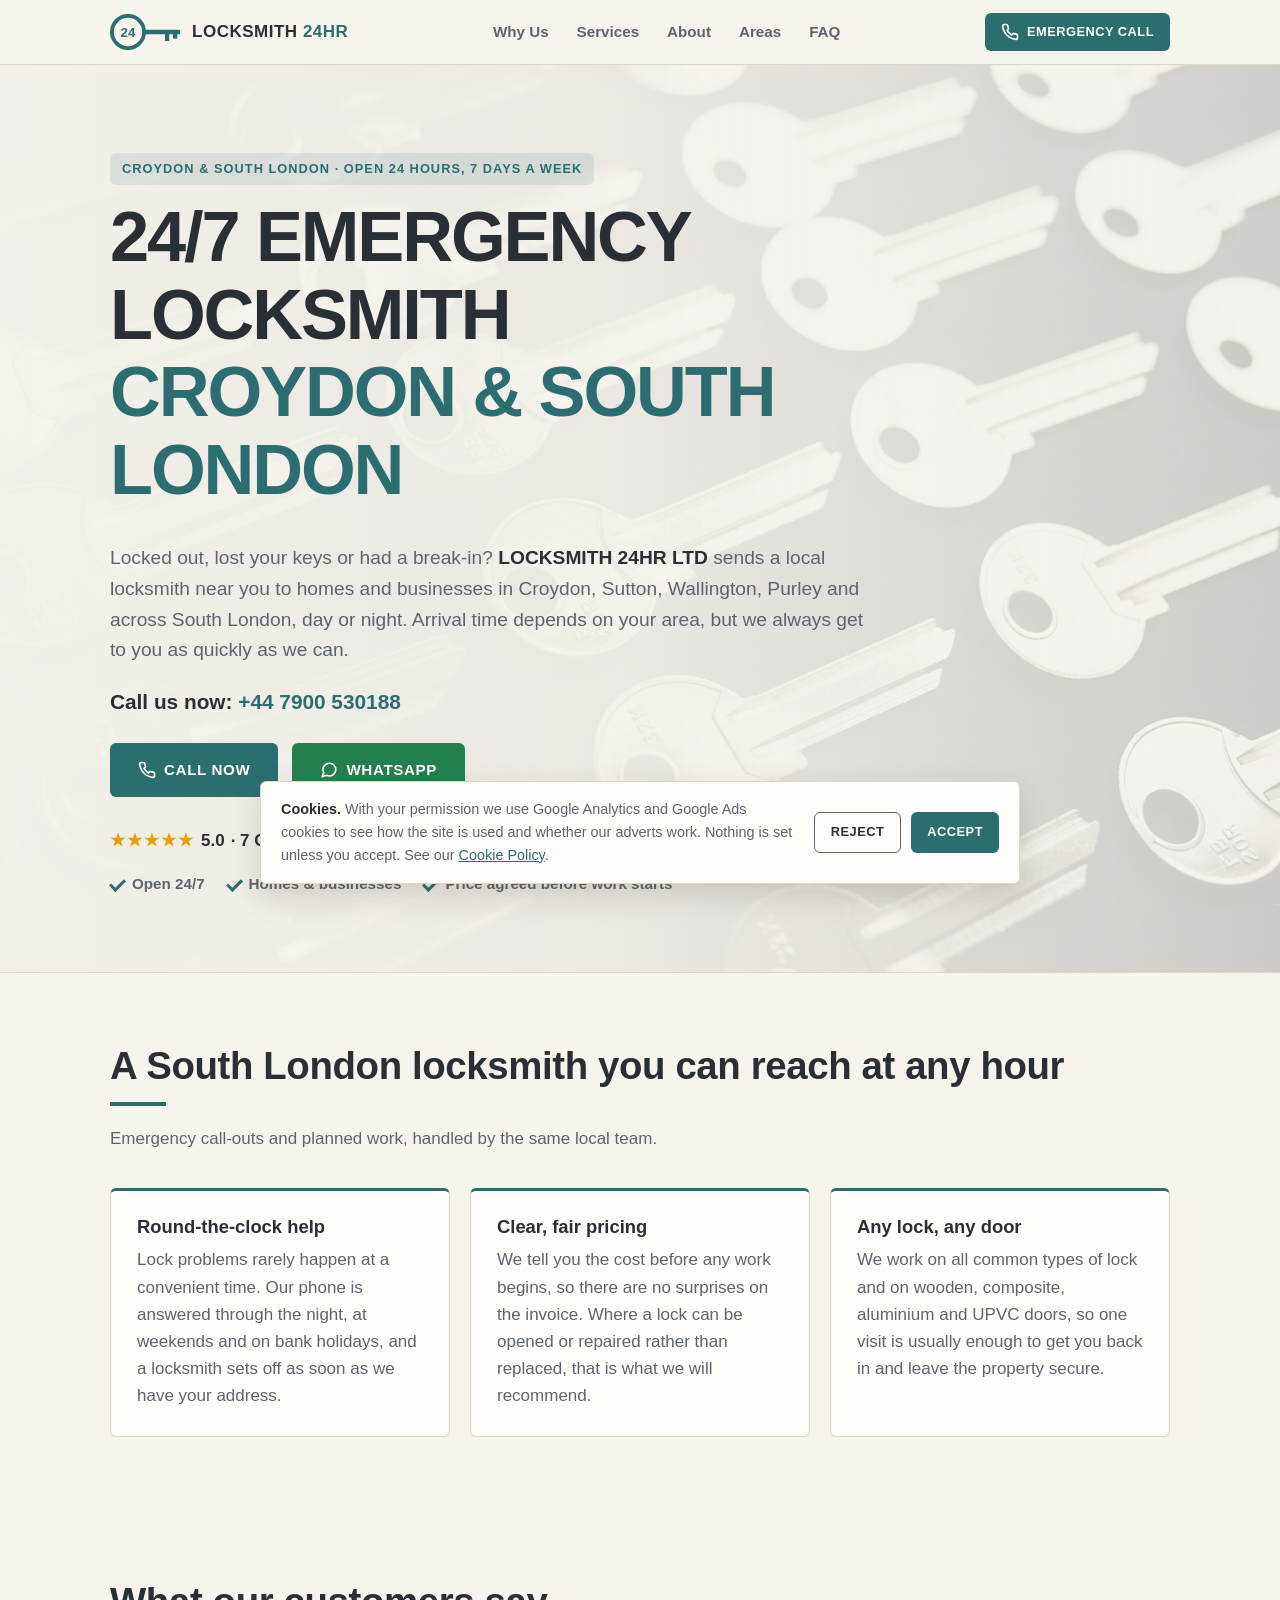
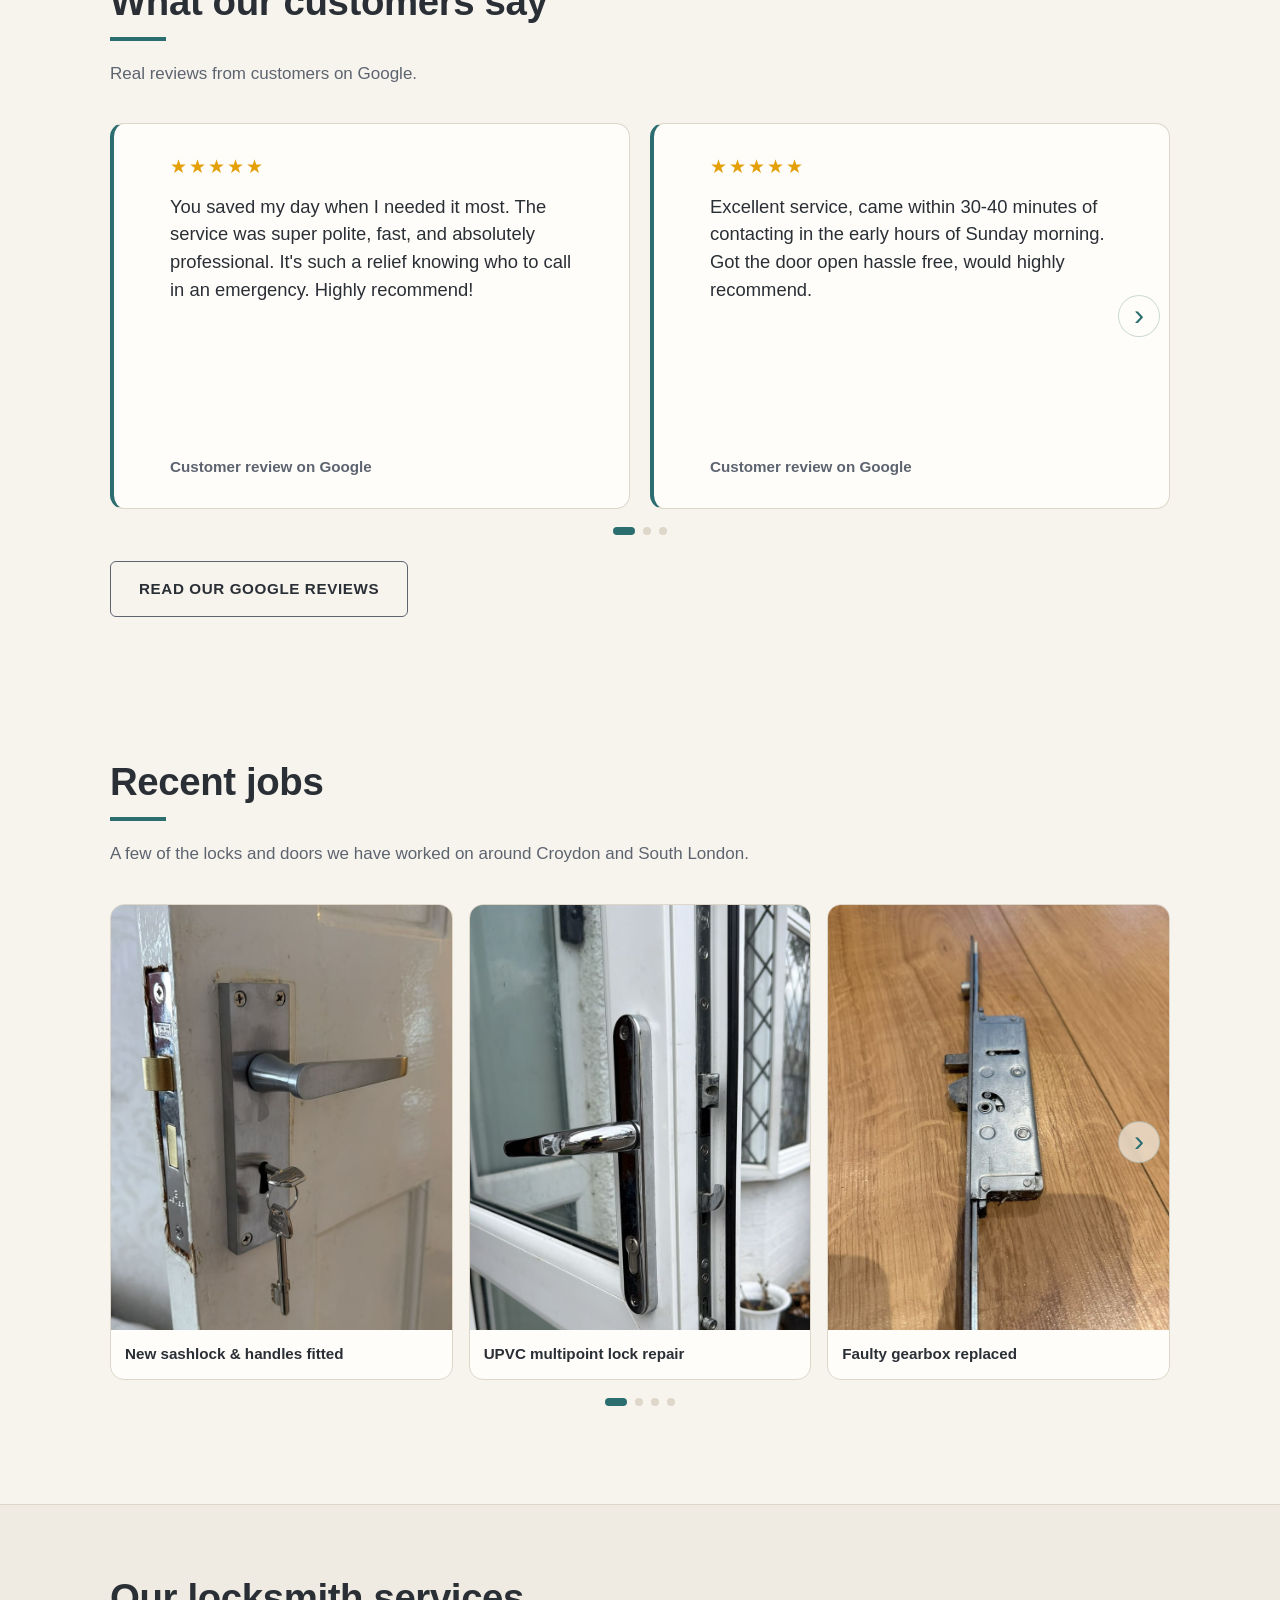
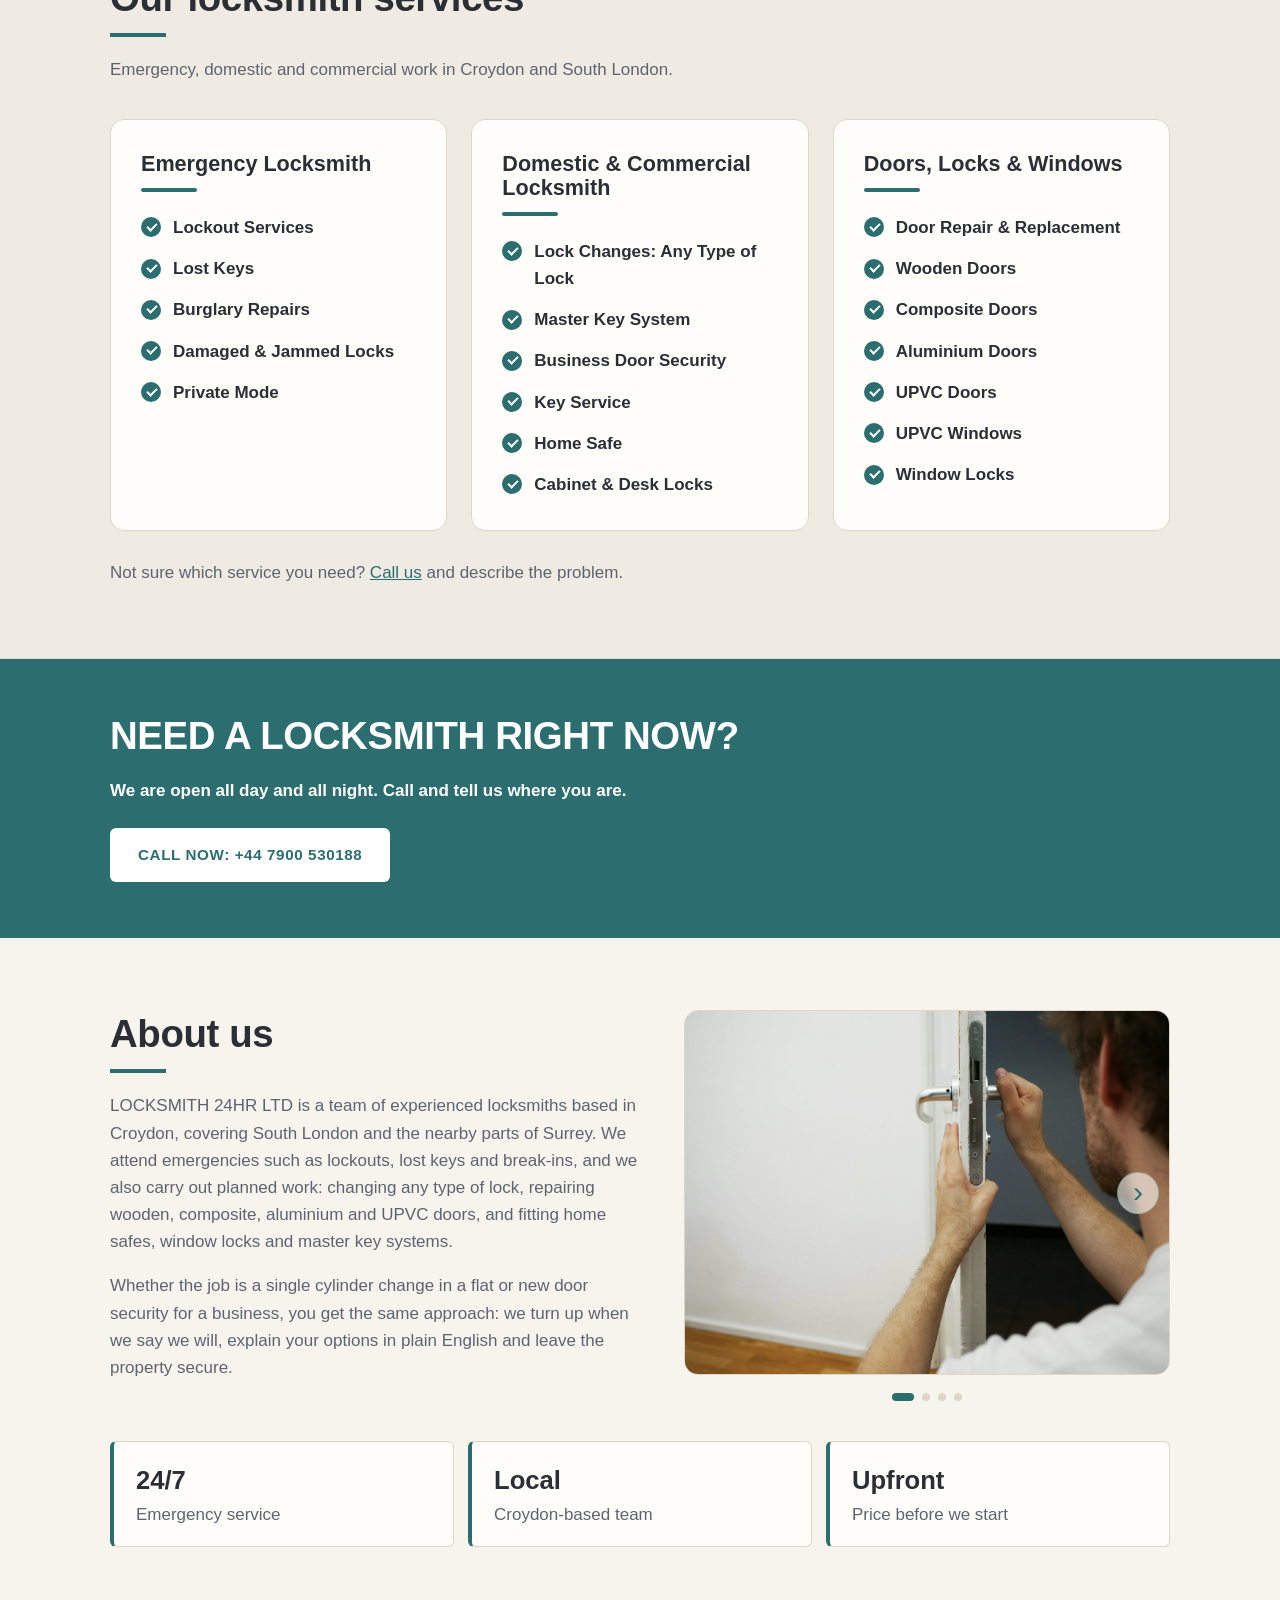
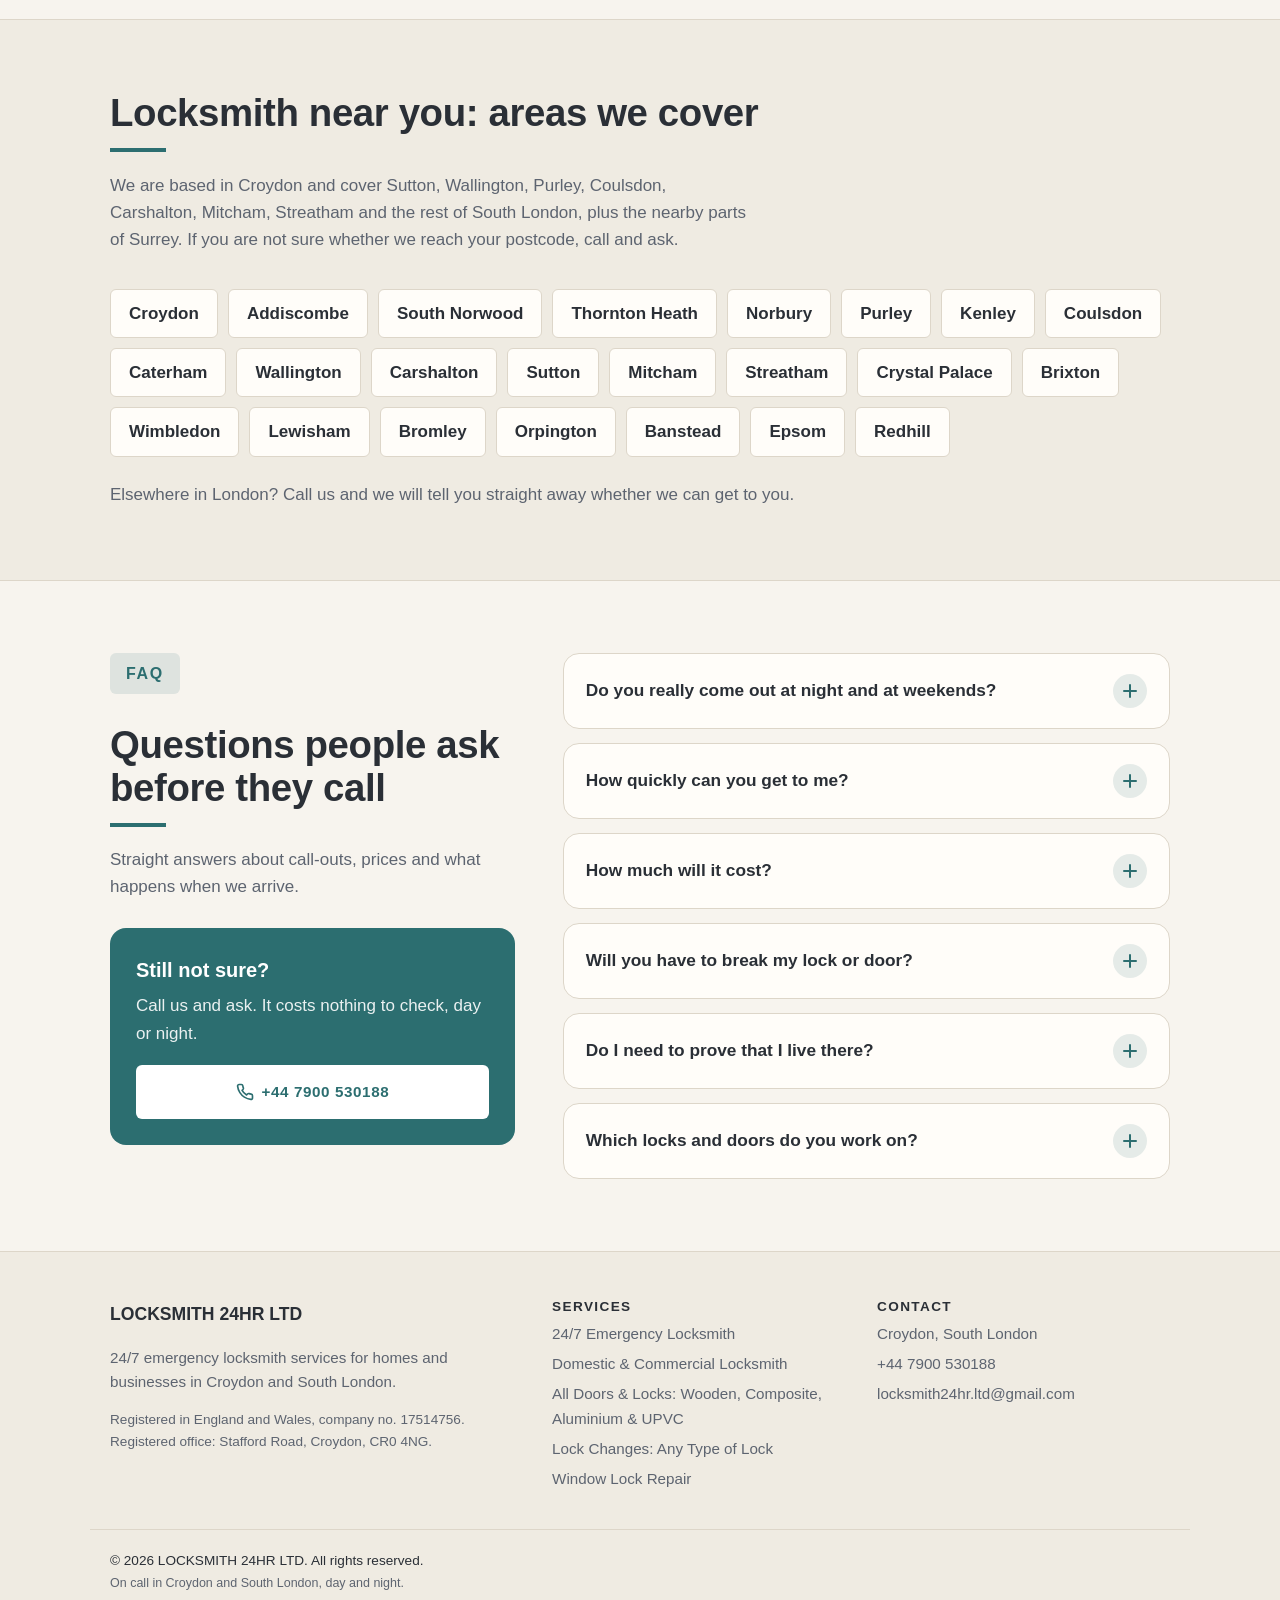
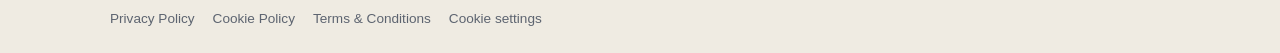
==== index.html @ 838ece15 "Show 7 Google reviews Co-Authored-By: Claude Opus 5.5 <noreply@anthropic.com>" ====
<!DOCTYPE html>
<html lang="en-GB">
<head>
  <meta charset="UTF-8">
  <meta name="viewport" content="width=device-width, initial-scale=1">
  <title>24/7 Emergency Locksmith Croydon &amp; South London | 07900 530188</title>
  <meta name="description" content="Call 07900 530188. 24-hour locksmith in Croydon &amp; South London for lockouts, lost keys, lock changes, burglary repairs, all doors and locks.">
  <link rel="canonical" href="https://londonlocksmith24hr.co.uk/">
  <meta property="og:type" content="website">
  <meta property="og:site_name" content="Locksmith 24HR">
  <meta property="og:url" content="https://londonlocksmith24hr.co.uk/">
  <meta property="og:title" content="24/7 Emergency Locksmith Croydon &amp; South London">
  <meta property="og:description" content="24-hour locksmith in Croydon &amp; South London. Lockouts, lock changes, burglary repairs, all doors and locks.">
  <meta property="og:image" content="https://londonlocksmith24hr.co.uk/images/og-image.png">
  <meta property="og:image:width" content="1200">
  <meta property="og:image:height" content="630">
  <meta name="twitter:card" content="summary_large_image">
  <meta name="theme-color" content="#f7f4ee">
  <link rel="icon" href="favicon.svg" type="image/svg+xml">
  <link rel="apple-touch-icon" href="apple-touch-icon.png">
  <link rel="stylesheet" href="styles.css?v=18">

  <script type="application/ld+json">
  {
    "@context": "https://schema.org",
    "@type": "Locksmith",
    "name": "LOCKSMITH 24HR LTD",
    "url": "https://londonlocksmith24hr.co.uk/",
    "telephone": "+447900530188",
    "email": "locksmith24hr.ltd@gmail.com",
    "sameAs": ["https://www.google.com/maps/place/?q=place_id:ChIJu1b-jtsNJq0RPYiGe-Fjt7Y"],
    "areaServed": ["Croydon","Addiscombe","South Norwood","Thornton Heath","Norbury","Purley","Kenley","Coulsdon","Caterham","Wallington","Carshalton","Sutton","Mitcham","Streatham","Crystal Palace","Brixton","Wimbledon","Lewisham","Bromley","Orpington","Banstead","Epsom","Redhill"],
    "address": { "@type": "PostalAddress", "addressLocality": "Croydon", "addressRegion": "London", "addressCountry": "GB" },
    "openingHoursSpecification": {
      "@type": "OpeningHoursSpecification",
      "dayOfWeek": ["Monday","Tuesday","Wednesday","Thursday","Friday","Saturday","Sunday"],
      "opens": "00:00",
      "closes": "23:59"
    }
  }
  </script>
  <script type="application/ld+json">
  {"@context":"https://schema.org","@type":"FAQPage","mainEntity":[{"@type":"Question","name":"Do you really come out at night and at weekends?","acceptedAnswer":{"@type":"Answer","text":"Yes. Our phone is answered 24 hours a day, every day of the year, including bank holidays, and a locksmith is sent out as soon as we have your address."}},{"@type":"Question","name":"How quickly can you get to me?","acceptedAnswer":{"@type":"Answer","text":"It depends on where you are and on traffic at the time. We are based in Croydon, so nearby areas are the quickest to reach. When you call we give you an estimated arrival time, and we let you know if anything changes."}},{"@type":"Question","name":"How much will it cost?","acceptedAnswer":{"@type":"Answer","text":"The price depends on the type of lock and what needs doing, so we cannot give one figure for every job. We tell you the price before any work starts, and if the job turns out to need something extra we ask you first."}},{"@type":"Question","name":"Will you have to break my lock or door?","acceptedAnswer":{"@type":"Answer","text":"We always try to open the door without damage first. Some locks cannot be opened that way, and in that case we explain what is needed and what it will cost before going ahead."}},{"@type":"Question","name":"Do I need to prove that I live there?","acceptedAnswer":{"@type":"Answer","text":"We may ask for ID or another proof that you live at, own or are allowed to enter the property. If your documents are locked inside, you can show them once the door is open."}},{"@type":"Question","name":"Which locks and doors do you work on?","acceptedAnswer":{"@type":"Answer","text":"All common types of lock, on wooden, composite, aluminium and UPVC doors. We also fit and repair window locks, home safes and master key systems for homes and businesses."}}]}
  </script>
</head>
<body>

  <header class="site-header">
    <div class="container header-inner">
      <a class="brand" href="#top" aria-label="Locksmith 24HR home">
        <svg class="brand-logo" viewBox="-38 -38 152 76" aria-hidden="true"><circle cx="0" cy="0" r="34" fill="none" stroke="currentColor" stroke-width="8"/><text x="0" y="10" text-anchor="middle" font-size="28" font-weight="900" fill="currentColor">24</text><rect x="36" y="-5" width="74" height="10" rx="2" fill="currentColor"/><rect x="78" y="3" width="9" height="16" fill="currentColor"/><rect x="95" y="3" width="9" height="11" fill="currentColor"/></svg>
        <span class="brand-name">LOCKSMITH <b>24HR</b></span>
      </a>
      <nav class="nav" aria-label="Main">
        <a href="#why-us">Why Us</a>
        <a href="#services">Services</a>
        <a href="#about">About</a>
        <a href="#areas">Areas</a>
        <a href="#faq">FAQ</a>
      </nav>
      <a class="btn btn-primary btn-small" href="tel:+447900530188">
        <svg class="icon" viewBox="0 0 24 24" aria-hidden="true"><path d="M22 16.920v3a2 2 0 0 1-2.180 2 19.800 19.800 0 0 1-8.630-3.070 19.500 19.500 0 0 1-6-6A19.800 19.800 0 0 1 2.120 4.180 2 2 0 0 1 4.110 2h3a2 2 0 0 1 2 1.720c.130.960.360 1.900.700 2.810a2 2 0 0 1-.450 2.110L8.090 9.910a16 16 0 0 0 6 6l1.270-1.270a2 2 0 0 1 2.110-.450c.910.340 1.850.570 2.810.700A2 2 0 0 1 22 16.920z"/></svg>
        Emergency Call
      </a>
    </div>
  </header>

  <main id="top">

    <section class="hero">
      <div class="container hero-inner">
        <p class="eyebrow">Croydon &amp; South London &middot; Open 24 hours, 7 days a week</p>
        <h1>24/7 Emergency Locksmith <span>Croydon &amp; South London</span></h1>
        <p class="lead">Locked out, lost your keys or had a break-in? <strong>LOCKSMITH 24HR LTD</strong> sends a local locksmith near you to homes and businesses in Croydon, Sutton, Wallington, Purley and across South London, day or night. Arrival time depends on your area, but we always get to you as quickly as we can.</p>
        <p class="hero-phone">Call us now: <a href="tel:+447900530188">+44 7900 530188</a></p>
        <div class="cta-row">
          <a class="btn btn-primary" href="tel:+447900530188">
            <svg class="icon" viewBox="0 0 24 24" aria-hidden="true"><path d="M22 16.920v3a2 2 0 0 1-2.180 2 19.800 19.800 0 0 1-8.630-3.070 19.500 19.500 0 0 1-6-6A19.800 19.800 0 0 1 2.120 4.180 2 2 0 0 1 4.110 2h3a2 2 0 0 1 2 1.720c.130.960.360 1.900.700 2.810a2 2 0 0 1-.450 2.110L8.090 9.910a16 16 0 0 0 6 6l1.270-1.270a2 2 0 0 1 2.110-.450c.910.340 1.850.570 2.810.700A2 2 0 0 1 22 16.920z"/></svg>
            Call Now
          </a>
          <a class="btn btn-whatsapp" href="https://wa.me/447900530188" target="_blank" rel="noopener">
            <svg class="icon" viewBox="0 0 24 24" aria-hidden="true"><path d="M21 11.500a8.380 8.380 0 0 1-.900 3.800 8.500 8.500 0 0 1-7.600 4.700 8.380 8.380 0 0 1-3.800-.900L3 21l1.900-5.700a8.380 8.380 0 0 1-.900-3.800 8.500 8.500 0 0 1 4.700-7.600 8.380 8.380 0 0 1 3.800-.900h.500a8.480 8.480 0 0 1 8 8v.500z"/></svg>
            WhatsApp
          </a>
        </div>
        <a class="rating" href="https://search.google.com/local/reviews?placeid=ChIJu1b-jtsNJq0RPYiGe-Fjt7Y" target="_blank" rel="noopener"><span class="rating-stars" aria-hidden="true">★★★★★</span> <strong>5.0</strong> &middot; 7 Google reviews</a>
        <ul class="badges">
          <li>Open 24/7</li>
          <li>Homes &amp; businesses</li>
          <li>Price agreed before work starts</li>
        </ul>
      </div>
    </section>

    <section class="section" id="why-us">
      <div class="container">
        <h2>A South London locksmith you can reach at any hour</h2>
        <p class="section-lead">Emergency call-outs and planned work, handled by the same local team.</p>
        <div class="grid grid-3">
          <article class="card">
            <h3>Round-the-clock help</h3>
            <p>Lock problems rarely happen at a convenient time. Our phone is answered through the night, at weekends and on bank holidays, and a locksmith sets off as soon as we have your address.</p>
          </article>
          <article class="card">
            <h3>Clear, fair pricing</h3>
            <p>We tell you the cost before any work begins, so there are no surprises on the invoice. Where a lock can be opened or repaired rather than replaced, that is what we will recommend.</p>
          </article>
          <article class="card">
            <h3>Any lock, any door</h3>
            <p>We work on all common types of lock and on wooden, composite, aluminium and UPVC doors, so one visit is usually enough to get you back in and leave the property secure.</p>
          </article>
        </div>
      </div>
    </section>

    <section class="section" id="reviews">
      <div class="container">
        <h2>What our customers say</h2>
        <p class="section-lead">Real reviews from customers on Google.</p>
        <div class="slider" data-slider data-autoheight>
        <div class="reviews" data-slider-track>
        <figure class="review">
          <p class="rating-stars" aria-label="5 out of 5 stars">★★★★★</p>
          <blockquote>You saved my day when I needed it most. The service was super polite, fast, and absolutely professional. It's such a relief knowing who to call in an emergency. Highly recommend!</blockquote>
          <figcaption>Customer review on Google</figcaption>
        </figure>
        <figure class="review">
          <p class="rating-stars" aria-label="5 out of 5 stars">★★★★★</p>
          <blockquote>Excellent service, came within 30-40 minutes of contacting in the early hours of Sunday morning. Got the door open hassle free, would highly recommend.</blockquote>
          <figcaption>Customer review on Google</figcaption>
        </figure>
        <figure class="review">
          <p class="rating-stars" aria-label="5 out of 5 stars">★★★★★</p>
          <blockquote>I needed a locksmith while on holiday in London - total panic situation. I contacted Locksmith24 and he was impeccable. Immediately available on the phone, explained everything clearly, arrived on time, opened the door without any damage and in 5 minutes everything was sorted. Really kind and very fair on the price, which is not always the case for a tourist. If you are in London and need help, call him without hesitation.</blockquote>
          <figcaption>Customer review on Google</figcaption>
        </figure>
        <figure class="review">
          <p class="rating-stars" aria-label="5 out of 5 stars">★★★★★</p>
          <blockquote>Really happy with the service, everything was done quickly and professionally. Thank you for your help. Would definitely recommend!</blockquote>
          <figcaption>Customer review on Google</figcaption>
        </figure>
        </div>
          <button class="slider-arrow slider-prev" type="button" data-dir="-1" aria-label="Previous review">&lsaquo;</button>
          <button class="slider-arrow slider-next" type="button" data-dir="1" aria-label="Next review">&rsaquo;</button>
        </div>
        <div class="slider-dots" data-slider-dots></div>
        <a class="btn btn-outline" href="https://search.google.com/local/reviews?placeid=ChIJu1b-jtsNJq0RPYiGe-Fjt7Y" target="_blank" rel="noopener">Read our Google reviews</a>
      </div>
    </section>

    <section class="section" id="work">
      <div class="container">
        <h2>Recent jobs</h2>
        <p class="section-lead">A few of the locks and doors we have worked on around Croydon and South London.</p>
        <div class="slider" data-slider>
        <div class="work-grid" data-slider-track>
          <figure>
            <img src="images/job-internal-sashlock.jpg" alt="New sashlock and lever handles fitted to an internal wooden door" width="800" height="1000" loading="lazy">
            <figcaption>New sashlock &amp; handles fitted</figcaption>
          </figure>
          <figure>
            <img src="images/job-upvc-multipoint.jpg" alt="UPVC front door with a repaired multipoint lock and new handle" width="800" height="1000" loading="lazy">
            <figcaption>UPVC multipoint lock repair</figcaption>
          </figure>
          <figure>
            <img src="images/job-gearbox.jpg" alt="Faulty multipoint lock gearbox taken out of a UPVC door" width="800" height="1000" loading="lazy">
            <figcaption>Faulty gearbox replaced</figcaption>
          </figure>
          <figure>
            <img src="images/job-diamond-cylinder.jpg" alt="Sold Secure Diamond anti-snap thumbturn cylinder" width="800" height="1000" loading="lazy">
            <figcaption>Anti-snap cylinder upgrade</figcaption>
          </figure>
          <figure>
            <img src="images/job-electric-rim-lock.jpg" alt="Electric rim lock opened up for repair on a front door" width="800" height="1000" loading="lazy">
            <figcaption>Electric rim lock repair</figcaption>
          </figure>
          <figure>
            <img src="images/job-old-mortice.jpg" alt="Old worn mortice lock removed from a door" width="800" height="1000" loading="lazy">
            <figcaption>Old mortice lock replaced</figcaption>
          </figure>
        </div>
          <button class="slider-arrow slider-prev" type="button" data-dir="-1" aria-label="Previous photo">&lsaquo;</button>
          <button class="slider-arrow slider-next" type="button" data-dir="1" aria-label="Next photo">&rsaquo;</button>
        </div>
        <div class="slider-dots" data-slider-dots></div>
      </div>
    </section>

    <section class="section section-alt" id="services">
      <div class="container">
        <h2>Our locksmith services</h2>
        <p class="section-lead">Emergency, domestic and commercial work in Croydon and South London.</p>

        <div class="service-groups">
          <article class="service-group">
            <h3>Emergency Locksmith</h3>
            <ul class="check-list">
              <li>Lockout Services</li>
              <li>Lost Keys</li>
              <li>Burglary Repairs</li>
              <li>Damaged &amp; Jammed Locks</li>
              <li>Private Mode</li>
            </ul>
          </article>

          <article class="service-group">
            <h3>Domestic &amp; Commercial Locksmith</h3>
            <ul class="check-list">
              <li>Lock Changes: Any Type of Lock</li>
              <li>Master Key System</li>
              <li>Business Door Security</li>
              <li>Key Service</li>
              <li>Home Safe</li>
              <li>Cabinet &amp; Desk Locks</li>
            </ul>
          </article>

          <article class="service-group">
            <h3>Doors, Locks &amp; Windows</h3>
            <ul class="check-list">
              <li>Door Repair &amp; Replacement</li>
              <li>Wooden Doors</li>
              <li>Composite Doors</li>
              <li>Aluminium Doors</li>
              <li>UPVC Doors</li>
              <li>UPVC Windows</li>
              <li>Window Locks</li>
            </ul>
          </article>
        </div>

        <p class="service-note">Not sure which service you need? <a href="tel:+447900530188">Call us</a> and describe the problem.</p>
      </div>
    </section>

    <section class="cta-band">
      <div class="container">
        <h2>Need a locksmith right now?</h2>
        <p>We are open all day and all night. Call and tell us where you are.</p>
        <a class="btn btn-light" href="tel:+447900530188">Call Now: +44 7900 530188</a>
      </div>
    </section>

    <section class="section" id="about">
      <div class="container about">
        <div>
          <h2>About us</h2>
          <p>LOCKSMITH 24HR LTD is a team of experienced locksmiths based in Croydon, covering South London and the nearby parts of Surrey. We attend emergencies such as lockouts, lost keys and break-ins, and we also carry out planned work: changing any type of lock, repairing wooden, composite, aluminium and UPVC doors, and fitting home safes, window locks and master key systems.</p>
          <p>Whether the job is a single cylinder change in a flat or new door security for a business, you get the same approach: we turn up when we say we will, explain your options in plain English and leave the property secure.</p>
        </div>
        <div class="about-photo">
          <div class="slider" data-slider>
            <div class="about-slides" data-slider-track>
              <figure><img class="pos-right" src="images/locksmith-door.jpg" alt="Locksmith fitting a lock to a door" width="1600" height="1201" loading="lazy"></figure>
              <figure><img src="images/stock-keys-in-white-door.jpg" alt="Keys in a new lock on a white front door" width="1200" height="900" loading="lazy"></figure>
              <figure><img src="images/stock-security-door-lock.jpg" alt="Security door with a multipoint lock and lever handle" width="1200" height="900" loading="lazy"></figure>
              <figure><img src="images/stock-open-door-mortice-lock.jpg" alt="Open door showing a mortice lock and handle" width="1200" height="900" loading="lazy"></figure>
            </div>
            <button class="slider-arrow slider-prev" type="button" data-dir="-1" aria-label="Previous photo">&lsaquo;</button>
            <button class="slider-arrow slider-next" type="button" data-dir="1" aria-label="Next photo">&rsaquo;</button>
          </div>
          <div class="slider-dots" data-slider-dots></div>
        </div>
        <ul class="stats">
          <li><strong>24/7</strong>Emergency service</li>
          <li><strong>Local</strong>Croydon-based team</li>
          <li><strong>Upfront</strong>Price before we start</li>
        </ul>
      </div>
    </section>

    <section class="section section-alt" id="areas">
      <div class="container">
        <h2>Locksmith near you: areas we cover</h2>
        <p class="section-lead">We are based in Croydon and cover Sutton, Wallington, Purley, Coulsdon, Carshalton, Mitcham, Streatham and the rest of South London, plus the nearby parts of Surrey. If you are not sure whether we reach your postcode, call and ask.</p>
        <ul class="areas">
          <li>Croydon</li>
          <li>Addiscombe</li>
          <li>South Norwood</li>
          <li>Thornton Heath</li>
          <li>Norbury</li>
          <li>Purley</li>
          <li>Kenley</li>
          <li>Coulsdon</li>
          <li>Caterham</li>
          <li>Wallington</li>
          <li>Carshalton</li>
          <li>Sutton</li>
          <li>Mitcham</li>
          <li>Streatham</li>
          <li>Crystal Palace</li>
          <li>Brixton</li>
          <li>Wimbledon</li>
          <li>Lewisham</li>
          <li>Bromley</li>
          <li>Orpington</li>
          <li>Banstead</li>
          <li>Epsom</li>
          <li>Redhill</li>
        </ul>
        <p class="areas-note">Elsewhere in London? Call us and we will tell you straight away whether we can get to you.</p>
      </div>
    </section>

    <section class="section" id="faq">
      <div class="container faq-layout">
        <div class="faq-intro">
          <p class="eyebrow">FAQ</p>
          <h2>Questions people ask before they call</h2>
          <p class="faq-lead">Straight answers about call-outs, prices and what happens when we arrive.</p>
          <div class="faq-help">
            <strong>Still not sure?</strong>
            <p>Call us and ask. It costs nothing to check, day or night.</p>
            <a class="btn btn-primary" href="tel:+447900530188"><svg class="icon" viewBox="0 0 24 24" aria-hidden="true"><path d="M22 16.920v3a2 2 0 0 1-2.180 2 19.800 19.800 0 0 1-8.630-3.070 19.500 19.500 0 0 1-6-6A19.800 19.800 0 0 1 2.120 4.180 2 2 0 0 1 4.110 2h3a2 2 0 0 1 2 1.720c.130.960.360 1.900.700 2.810a2 2 0 0 1-.450 2.110L8.090 9.910a16 16 0 0 0 6 6l1.270-1.270a2 2 0 0 1 2.110-.450c.910.340 1.850.570 2.810.700A2 2 0 0 1 22 16.920z"/></svg> +44 7900 530188</a>
          </div>
        </div>
        <div class="faq">
          <details>
            <summary><span class="faq-q">Do you really come out at night and at weekends?</span><span class="faq-toggle" aria-hidden="true"></span></summary>
            <p>Yes. Our phone is answered 24 hours a day, every day of the year, including bank holidays, and a locksmith is sent out as soon as we have your address.</p>
          </details>
          <details>
            <summary><span class="faq-q">How quickly can you get to me?</span><span class="faq-toggle" aria-hidden="true"></span></summary>
            <p>It depends on where you are and on traffic at the time. We are based in Croydon, so nearby areas are the quickest to reach. When you call we give you an estimated arrival time, and we let you know if anything changes.</p>
          </details>
          <details>
            <summary><span class="faq-q">How much will it cost?</span><span class="faq-toggle" aria-hidden="true"></span></summary>
            <p>The price depends on the type of lock and what needs doing, so we cannot give one figure for every job. We tell you the price before any work starts, and if the job turns out to need something extra we ask you first.</p>
          </details>
          <details>
            <summary><span class="faq-q">Will you have to break my lock or door?</span><span class="faq-toggle" aria-hidden="true"></span></summary>
            <p>We always try to open the door without damage first. Some locks cannot be opened that way, and in that case we explain what is needed and what it will cost before going ahead.</p>
          </details>
          <details>
            <summary><span class="faq-q">Do I need to prove that I live there?</span><span class="faq-toggle" aria-hidden="true"></span></summary>
            <p>We may ask for ID or another proof that you live at, own or are allowed to enter the property. If your documents are locked inside, you can show them once the door is open.</p>
          </details>
          <details>
            <summary><span class="faq-q">Which locks and doors do you work on?</span><span class="faq-toggle" aria-hidden="true"></span></summary>
            <p>All common types of lock, on wooden, composite, aluminium and UPVC doors. We also fit and repair window locks, home safes and master key systems for homes and businesses.</p>
          </details>
        </div>
      </div>
    </section>

  </main>

  <footer class="site-footer">
    <div class="container footer-grid">
      <div>
        <p class="footer-brand">LOCKSMITH 24HR LTD</p>
        <p>24/7 emergency locksmith services for homes and businesses in Croydon and South London.</p>
        <p class="company-details">Registered in England and Wales, company no. 17514756.<br>Registered office: Stafford Road, Croydon, CR0 4NG.</p>
      </div>
      <div>
        <h3>Services</h3>
        <ul>
          <li><a href="#services">24/7 Emergency Locksmith</a></li>
          <li><a href="#services">Domestic &amp; Commercial Locksmith</a></li>
          <li><a href="#services">All Doors &amp; Locks: Wooden, Composite, Aluminium &amp; UPVC</a></li>
          <li><a href="#services">Lock Changes: Any Type of Lock</a></li>
          <li><a href="#services">Window Lock Repair</a></li>
        </ul>
      </div>
      <div>
        <h3>Contact</h3>
        <ul>
          <li>Croydon, South London</li>
          <li><a href="tel:+447900530188">+44 7900 530188</a></li>
          <li><a href="mailto:locksmith24hr.ltd@gmail.com">locksmith24hr.ltd@gmail.com</a></li>
        </ul>
      </div>
    </div>
    <div class="container footer-bottom">
      <p class="copyright">&copy; <span id="year">2026</span> LOCKSMITH 24HR LTD. All rights reserved.<br><small>On call in Croydon and South London, day and night.</small></p>
      <p class="legal-links">
        <a href="/privacy-policy">Privacy Policy</a>
        <a href="/cookie-policy">Cookie Policy</a>
        <a href="/terms">Terms &amp; Conditions</a>
        <a href="#cookie-settings">Cookie settings</a>
      </p>
    </div>
  </footer>

  <div class="mobile-bar">
    <a class="btn btn-primary" href="tel:+447900530188">Call Now</a>
    <a class="btn btn-whatsapp" href="https://wa.me/447900530188" target="_blank" rel="noopener">WhatsApp</a>
  </div>

  <div class="cookie-notice" id="cookie-notice" hidden>
    <p><strong>Cookies.</strong> With your permission we use Google Analytics and Google Ads cookies to see how the site is used and whether our adverts work. Nothing is set unless you accept. See our <a href="/cookie-policy">Cookie Policy</a>.</p>
    <div class="cookie-actions">
      <button class="btn btn-outline btn-small" id="cookie-reject" type="button">Reject</button>
      <button class="btn btn-primary btn-small" id="cookie-accept" type="button">Accept</button>
    </div>
  </div>

  <script src="script.js?v=15"></script>
</body>
</html>
---- styles.css ----
:root {
  --bg: #f7f4ee;
  --bg-alt: #efebe2;
  --panel: #fffdf9;
  --line: #ddd6c9;
  --ink: #2a2f36;
  --muted: #5d6470;
  --accent: #2c6e70;
  --accent-ink: #ffffff;
  --green: #23804c;
  --radius: 6px;
}

* { box-sizing: border-box; }

html { scroll-behavior: smooth; scroll-padding-top: 76px; }

body {
  margin: 0;
  font-family: -apple-system, BlinkMacSystemFont, "Segoe UI", Roboto, "Helvetica Neue", Arial, sans-serif;
  font-size: 17px;
  line-height: 1.6;
  color: var(--ink);
  background: var(--bg);
}

h1, h2, h3 { line-height: 1.1; margin: 0 0 0.5em; color: var(--ink); }
h1 { font-size: clamp(2.4rem, 7vw, 4.4rem); font-weight: 900; letter-spacing: -0.03em; text-transform: uppercase; }
h1 span { display: block; color: var(--accent); }
h2 { font-size: clamp(1.7rem, 4vw, 2.4rem); font-weight: 800; letter-spacing: -0.01em; }
h3 { font-size: 1.15rem; }
p { margin: 0 0 1em; }
a { color: var(--accent); }

a:focus-visible, button:focus-visible { outline: 3px solid var(--ink); outline-offset: 3px; }

.container { width: 100%; max-width: 1100px; margin: 0 auto; padding: 0 20px; }

/* Header */
.site-header {
  position: sticky; top: 0; z-index: 20;
  background: rgba(247, 244, 238, 0.94);
  backdrop-filter: blur(8px);
  border-bottom: 1px solid var(--line);
}
.header-inner { display: flex; align-items: center; justify-content: space-between; gap: 16px; height: 64px; }
.brand { display: flex; align-items: center; gap: 10px; font-weight: 800; letter-spacing: 0.02em; color: var(--ink); text-decoration: none; }
.brand-logo { height: 36px; width: auto; color: var(--accent); flex-shrink: 0; }
.brand-name { font-weight: 900; letter-spacing: 0.03em; white-space: nowrap; }
.brand-name b { color: var(--accent); font-weight: 900; }
.nav { display: flex; gap: 28px; }
.nav a { color: var(--muted); text-decoration: none; font-weight: 600; font-size: 0.95rem; }
.nav a:hover { color: var(--accent); }

/* Buttons */
.btn {
  display: inline-flex; align-items: center; justify-content: center; gap: 8px;
  padding: 15px 28px; border: 0; border-radius: var(--radius);
  font: inherit; font-weight: 800; text-decoration: none; cursor: pointer;
  text-transform: uppercase; letter-spacing: 0.04em; font-size: 0.95rem;
  transition: transform 0.15s ease, filter 0.15s ease;
}
.btn:hover { transform: scale(1.06); filter: brightness(1.06); }
.btn-small { padding: 9px 16px; font-size: 0.8rem; }
.btn-primary { background: var(--accent); color: var(--accent-ink); }
.btn-whatsapp { background: var(--green); color: #fff; }
.btn-light { background: var(--accent-ink); color: var(--accent); }
.icon { width: 18px; height: 18px; fill: none; stroke: currentColor; stroke-width: 2.2; stroke-linecap: round; stroke-linejoin: round; }

/* Hero */
.hero {
  padding: 88px 0 76px;
  background:
    linear-gradient(90deg, rgba(247, 244, 238, 0.98) 0%, rgba(247, 244, 238, 0.94) 50%, rgba(247, 244, 238, 0.8) 100%),
    url("images/keys.jpg") center / cover no-repeat,
    var(--bg);
  border-bottom: 1px solid var(--line);
}
.hero-inner { max-width: 1100px; }
.hero-inner > * { max-width: 760px; }
.eyebrow {
  display: inline-block; padding: 6px 12px; border-radius: var(--radius);
  background: rgba(44, 110, 112, 0.12); color: var(--accent);
  font-weight: 700; font-size: 0.8rem; text-transform: uppercase; letter-spacing: 0.08em;
}
.lead { font-size: 1.2rem; color: var(--muted); }
.lead strong { color: var(--ink); }
.hero-phone { font-size: 1.3rem; font-weight: 800; }
.hero-phone a { color: var(--accent); text-decoration: none; }
.cta-row { display: flex; flex-wrap: wrap; gap: 14px; margin: 24px 0 30px; }
.badges { display: flex; flex-wrap: wrap; gap: 8px 22px; list-style: none; padding: 0; margin: 0; }
.badges li { position: relative; padding-left: 22px; font-size: 0.95rem; font-weight: 600; color: var(--muted); }
.badges li::before {
  content: ""; position: absolute; left: 0; top: 0.45em;
  width: 12px; height: 6px; border-left: 3px solid var(--accent); border-bottom: 3px solid var(--accent);
  transform: rotate(-45deg);
}

/* Sections */
.section { padding: 72px 0; }
.section-alt { background: var(--bg-alt); border-top: 1px solid var(--line); border-bottom: 1px solid var(--line); }
.section h2::after { content: ""; display: block; width: 56px; height: 4px; margin-top: 14px; background: var(--accent); }
.section-lead { color: var(--muted); max-width: 640px; margin: 0 0 36px; }

.grid { display: grid; gap: 20px; }
.grid-3 { grid-template-columns: repeat(auto-fit, minmax(260px, 1fr)); }
.card {
  background: var(--panel); border: 1px solid var(--line); border-top: 3px solid var(--accent);
  border-radius: var(--radius); padding: 26px;
}
.card p { margin: 0; color: var(--muted); }

/* Services */
.service-groups { display: grid; gap: 24px; grid-template-columns: repeat(3, 1fr); }
.service-group {
  background: var(--panel); border: 1px solid var(--line); border-radius: 14px;
  padding: 32px 30px;
}
.service-group h3 { font-size: 1.35rem; font-weight: 800; margin: 0; }
.service-group h3::after {
  content: ""; display: block; width: 56px; height: 4px; margin-top: 12px;
  border-radius: 2px; background: var(--accent);
}
.check-list { list-style: none; padding: 0; margin: 22px 0 0; display: grid; gap: 14px; }
.check-list li { position: relative; padding-left: 32px; font-weight: 600; }
.check-list li::before {
  content: ""; position: absolute; left: 0; top: 0.2em;
  width: 20px; height: 20px; border-radius: 50%; background: var(--accent);
}
.check-list li::after {
  content: ""; position: absolute; left: 6px; top: 0.52em;
  width: 8px; height: 4px; border-left: 2px solid var(--accent-ink); border-bottom: 2px solid var(--accent-ink);
  transform: rotate(-45deg);
}
.service-note { margin: 28px 0 0; color: var(--muted); }

/* Hover: blocks grow slightly */
.card, .service-group, .stats li, .areas li {
  transition: transform 0.2s ease, border-color 0.2s ease, box-shadow 0.2s ease;
}
.card:hover, .service-group:hover, .stats li:hover, .areas li:hover {
  transform: scale(1.03);
  border-color: var(--accent);
  box-shadow: 0 12px 28px rgba(60, 50, 30, 0.12);
}

@media (max-width: 900px) {
  .service-groups { grid-template-columns: 1fr; }
}

/* CTA band */
.cta-band { background: var(--accent); color: var(--accent-ink); padding: 56px 0; }
.cta-band h2 { color: var(--accent-ink); text-transform: uppercase; }
.cta-band p { font-weight: 600; margin-bottom: 24px; }

/* About */
.about { display: grid; gap: 40px; grid-template-columns: 1.1fr 1fr; align-items: center; }
.about p { color: var(--muted); }
.about-photo .slider { border: 1px solid var(--line); border-radius: 14px; overflow: hidden; }
.about-slides {
  display: flex; overflow-x: auto; scroll-snap-type: x mandatory; scrollbar-width: none;
}
.about-slides::-webkit-scrollbar { display: none; }
.about-slides figure { flex: 0 0 100%; margin: 0; scroll-snap-align: start; }
.about-photo img {
  display: block; width: 100%; height: auto; aspect-ratio: 4 / 3;
  object-fit: cover; filter: saturate(0.85);
}
.about-photo img.pos-right { object-position: 80% center; }
.about-photo .slider-dots { margin-bottom: 0; }
.stats { list-style: none; padding: 0; margin: 0; display: grid; gap: 14px; grid-column: 1 / -1; grid-template-columns: repeat(3, 1fr); }
.stats li {
  background: var(--panel); border: 1px solid var(--line); border-left: 4px solid var(--accent);
  border-radius: var(--radius); padding: 18px 22px; color: var(--muted);
}
.stats strong { display: block; font-size: 1.6rem; font-weight: 900; color: var(--ink); }

/* Areas */
.areas { display: flex; flex-wrap: wrap; gap: 10px; list-style: none; padding: 0; margin: 0; }
.areas li {
  background: var(--panel); border: 1px solid var(--line); border-radius: var(--radius);
  padding: 10px 18px; font-weight: 700;
}

/* Footer */
.site-footer { background: var(--bg-alt); border-top: 1px solid var(--line); color: var(--muted); padding: 48px 0 24px; font-size: 0.95rem; }
.site-footer a { color: var(--muted); text-decoration: none; }
.site-footer a:hover { color: var(--accent); }
.site-footer h3 { color: var(--ink); font-size: 0.85rem; text-transform: uppercase; letter-spacing: 0.1em; }
.site-footer ul { list-style: none; padding: 0; margin: 0; }
.site-footer li { margin-bottom: 6px; }
.footer-grid { display: grid; gap: 32px; grid-template-columns: 1.4fr 1fr 1fr; }
.footer-brand { color: var(--ink); font-weight: 800; font-size: 1.1rem; }
.footer-bottom { margin-top: 32px; padding-top: 20px; border-top: 1px solid var(--line); font-size: 0.85rem; }
.legal-links { display: flex; flex-wrap: wrap; gap: 18px; margin: 0; }

/* Sticky call bar on phones */
.mobile-bar { display: none; }

/* Cookie notice */
.cookie-notice {
  position: fixed; left: 16px; right: 16px; bottom: 16px; z-index: 40;
  max-width: 760px; margin: 0 auto; padding: 16px 20px;
  display: flex; align-items: center; gap: 16px;
  background: var(--panel); border: 1px solid var(--line); border-radius: var(--radius);
  box-shadow: 0 12px 30px rgba(60, 50, 30, 0.16); font-size: 0.9rem; color: var(--muted);
}
.cookie-notice[hidden] { display: none; }
.cookie-actions { display: flex; gap: 10px; flex-shrink: 0; }
.cookie-actions .btn { flex: 1; }
.btn-outline { background: transparent; color: var(--ink); border: 1px solid var(--muted); }
.cookie-notice p { margin: 0; }
.cookie-notice strong { color: var(--ink); }

/* Legal pages */
.legal { max-width: 780px; padding-top: 48px; padding-bottom: 64px; }
.legal h1 { font-size: 2.2rem; }
.legal h2 { font-size: 1.2rem; margin-top: 1.8em; color: var(--accent); }
.legal p { color: var(--muted); }
.legal code { background: var(--panel); padding: 2px 6px; border-radius: 4px; color: var(--ink); }

@media (max-width: 800px) {
  .nav, .site-header .btn { display: none; }
  .hero { padding: 52px 0 48px; }
  .section { padding: 52px 0; }
  .about, .stats, .footer-grid { grid-template-columns: 1fr; }
  .hero {
    background:
      linear-gradient(rgba(247, 244, 238, 0.94), rgba(247, 244, 238, 0.94)),
      url("images/keys.jpg") center / cover no-repeat,
      var(--bg);
  }
  .cta-row .btn { flex: 1 1 150px; }
  body { padding-bottom: 76px; }
  .mobile-bar {
    position: fixed; left: 0; right: 0; bottom: 0; z-index: 30;
    display: grid; grid-template-columns: 1fr 1fr; gap: 10px;
    padding: 10px 12px; background: var(--bg); border-top: 1px solid var(--line);
  }
  .mobile-bar .btn { padding: 14px 10px; }
  .cookie-notice { bottom: 88px; flex-direction: column; align-items: stretch; }
}

.copyright { color: var(--ink); }
.copyright small { color: var(--muted); font-size: 0.92em; }

.areas-note { margin: 24px 0 0; color: var(--muted); }

/* FAQ */
.faq-layout { display: grid; gap: 48px; grid-template-columns: 1fr 1.5fr; align-items: start; }
.faq-intro { position: sticky; top: 96px; }
.faq-intro h2 { margin-top: 14px; }
.faq-lead { color: var(--muted); margin: 0 0 28px; }
.faq-help {
  background: var(--accent); color: var(--accent-ink);
  border-radius: 16px; padding: 26px;
}
.faq-help strong { display: block; font-size: 1.25rem; font-weight: 800; }
.faq-help p { margin: 6px 0 18px; opacity: 0.9; }
.faq-help .btn { background: var(--accent-ink); color: var(--accent); width: 100%; }

.faq { display: grid; gap: 14px; }
.faq details {
  background: var(--panel); border: 1px solid var(--line); border-radius: 16px;
  transition: border-color 0.2s ease, box-shadow 0.2s ease;
}
.faq details:hover { border-color: var(--accent); }
.faq details[open] { border-color: var(--accent); box-shadow: 0 12px 28px rgba(60, 50, 30, 0.1); }
.faq summary {
  display: flex; align-items: center; gap: 16px;
  padding: 20px 22px; cursor: pointer; list-style: none;
}
.faq summary::-webkit-details-marker { display: none; }
.faq-q { flex: 1; font-size: 1.08rem; font-weight: 700; line-height: 1.35; }
.faq-toggle {
  position: relative; flex-shrink: 0; width: 34px; height: 34px; border-radius: 50%;
  background: rgba(44, 110, 112, 0.12);
  transition: background 0.2s ease, transform 0.25s ease;
}
.faq-toggle::before, .faq-toggle::after {
  content: ""; position: absolute; left: 50%; top: 50%;
  width: 14px; height: 2px; margin: -1px 0 0 -7px; border-radius: 2px;
  background: var(--accent); transition: background 0.2s ease, transform 0.25s ease;
}
.faq-toggle::after { transform: rotate(90deg); }
.faq details[open] .faq-toggle { background: var(--accent); transform: rotate(180deg); }
.faq details[open] .faq-toggle::before, .faq details[open] .faq-toggle::after { background: var(--accent-ink); }
.faq details[open] .faq-toggle::after { transform: rotate(0deg); }
.faq details p {
  margin: 0; padding: 0 72px 22px 22px; color: var(--muted);
  animation: faq-in 0.25s ease;
}
@keyframes faq-in { from { opacity: 0; transform: translateY(-6px); } to { opacity: 1; transform: none; } }

@media (max-width: 900px) {
  .faq-layout { grid-template-columns: 1fr; gap: 28px; }
  .faq-intro { position: static; }
  .faq summary { padding: 18px 16px; gap: 12px; }
  .faq details p { padding: 0 16px 20px 16px; }
}
.faq-intro .eyebrow { font-size: 1rem; padding: 8px 16px; letter-spacing: 0.1em; }

/* Google rating & reviews */
.rating {
  display: inline-flex; align-items: center; gap: 6px; margin: 0 0 18px;
  color: var(--ink); text-decoration: none; font-weight: 600;
}
.rating:hover strong, .rating:hover { color: var(--accent); }
.rating-stars { color: #e3a008; letter-spacing: 2px; }
/* Sliders (reviews, recent jobs): arrows over the cards, dots underneath */
.slider { position: relative; }
.reviews {
  display: flex; gap: 20px; overflow-x: auto; scroll-snap-type: x mandatory;
  margin: 0; scrollbar-width: none;
}
.reviews::-webkit-scrollbar { display: none; }
.review {
  display: flex; flex-direction: column;
  flex: 0 0 calc((100% - 20px) / 2); scroll-snap-align: start;
  margin: 0; padding: 28px 56px;
  background: var(--panel); border: 1px solid var(--line); border-left: 4px solid var(--accent);
  border-radius: 14px;
}
.review .rating-stars { margin: 0 0 10px; font-size: 1.2rem; }
.review blockquote { margin: 0 0 14px; font-size: 1.15rem; line-height: 1.5; }
.review figcaption { margin-top: auto; color: var(--muted); font-weight: 600; font-size: 0.95rem; }
.company-details { font-size: 0.85rem; }

.slider-arrow {
  display: flex; align-items: center; justify-content: center;
  position: absolute; top: 50%; z-index: 2; transform: translateY(-50%);
  width: 42px; height: 42px; padding: 0 0 3px; border-radius: 50%;
  border: 1px solid rgba(44, 110, 112, 0.25); background: rgba(255, 253, 249, 0.6);
  -webkit-backdrop-filter: blur(3px); backdrop-filter: blur(3px);
  color: var(--accent); font-size: 1.9rem; line-height: 1; cursor: pointer;
  transition: opacity 0.2s ease, background 0.2s ease;
}
.slider-arrow:hover { background: rgba(255, 253, 249, 0.9); }
.slider-prev { left: 10px; }
.slider-next { right: 10px; }
.slider-arrow:disabled { opacity: 0; pointer-events: none; }
.slider-dots { display: flex; justify-content: center; gap: 8px; margin: 18px 0 26px; }
.slider-dot {
  width: 8px; height: 8px; padding: 0; border: 0; border-radius: 4px;
  background: var(--line); cursor: pointer; transition: width 0.2s ease, background 0.2s ease;
}
.slider-dot.active { width: 22px; background: var(--accent); }

@media (max-width: 800px) {
  .reviews { align-items: flex-start; overflow-y: hidden; transition: height 0.3s ease; }
  .review { flex-basis: 100%; padding: 28px 46px; }
  .slider-arrow { width: 36px; height: 36px; font-size: 1.7rem; }
  .slider-prev { left: 8px; }
  .slider-next { right: 8px; }
}

/* Recent jobs: three photos per view on computers, two on phones */
.work-grid {
  display: flex; gap: 16px; overflow-x: auto; scroll-snap-type: x mandatory; scrollbar-width: none;
}
.work-grid::-webkit-scrollbar { display: none; }
.work-grid figure {
  flex: 0 0 calc((100% - 32px) / 3); scroll-snap-align: start;
  margin: 0; overflow: hidden; border: 1px solid var(--line); border-radius: 14px; background: var(--panel);
}
.work-grid img { display: block; width: 100%; height: auto; aspect-ratio: 4 / 5; object-fit: cover; }
.work-grid figcaption { padding: 12px 14px; font-weight: 700; font-size: 0.95rem; }
@media (max-width: 800px) {
  .work-grid { gap: 12px; }
  .work-grid figure { flex-basis: calc((100% - 12px) / 2); }
  .work-grid figcaption { padding: 10px 12px; font-size: 0.85rem; }
}
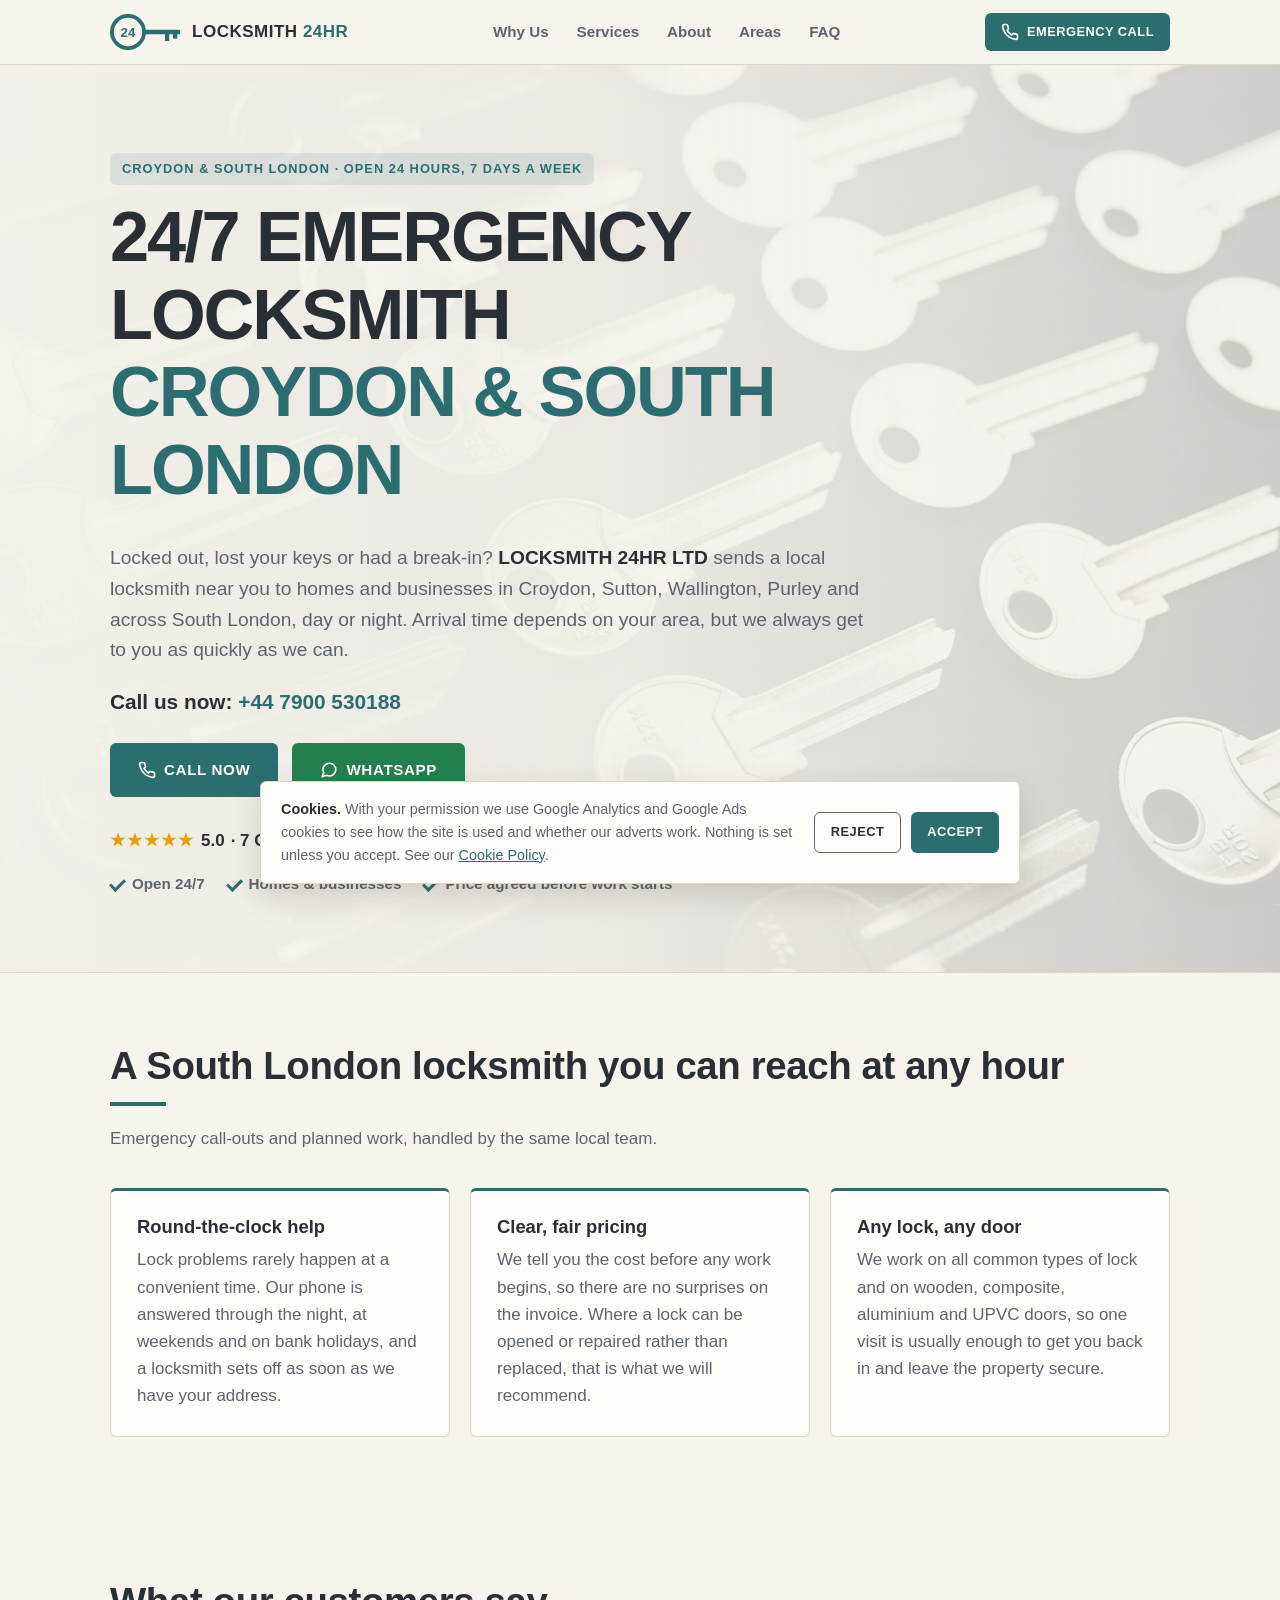
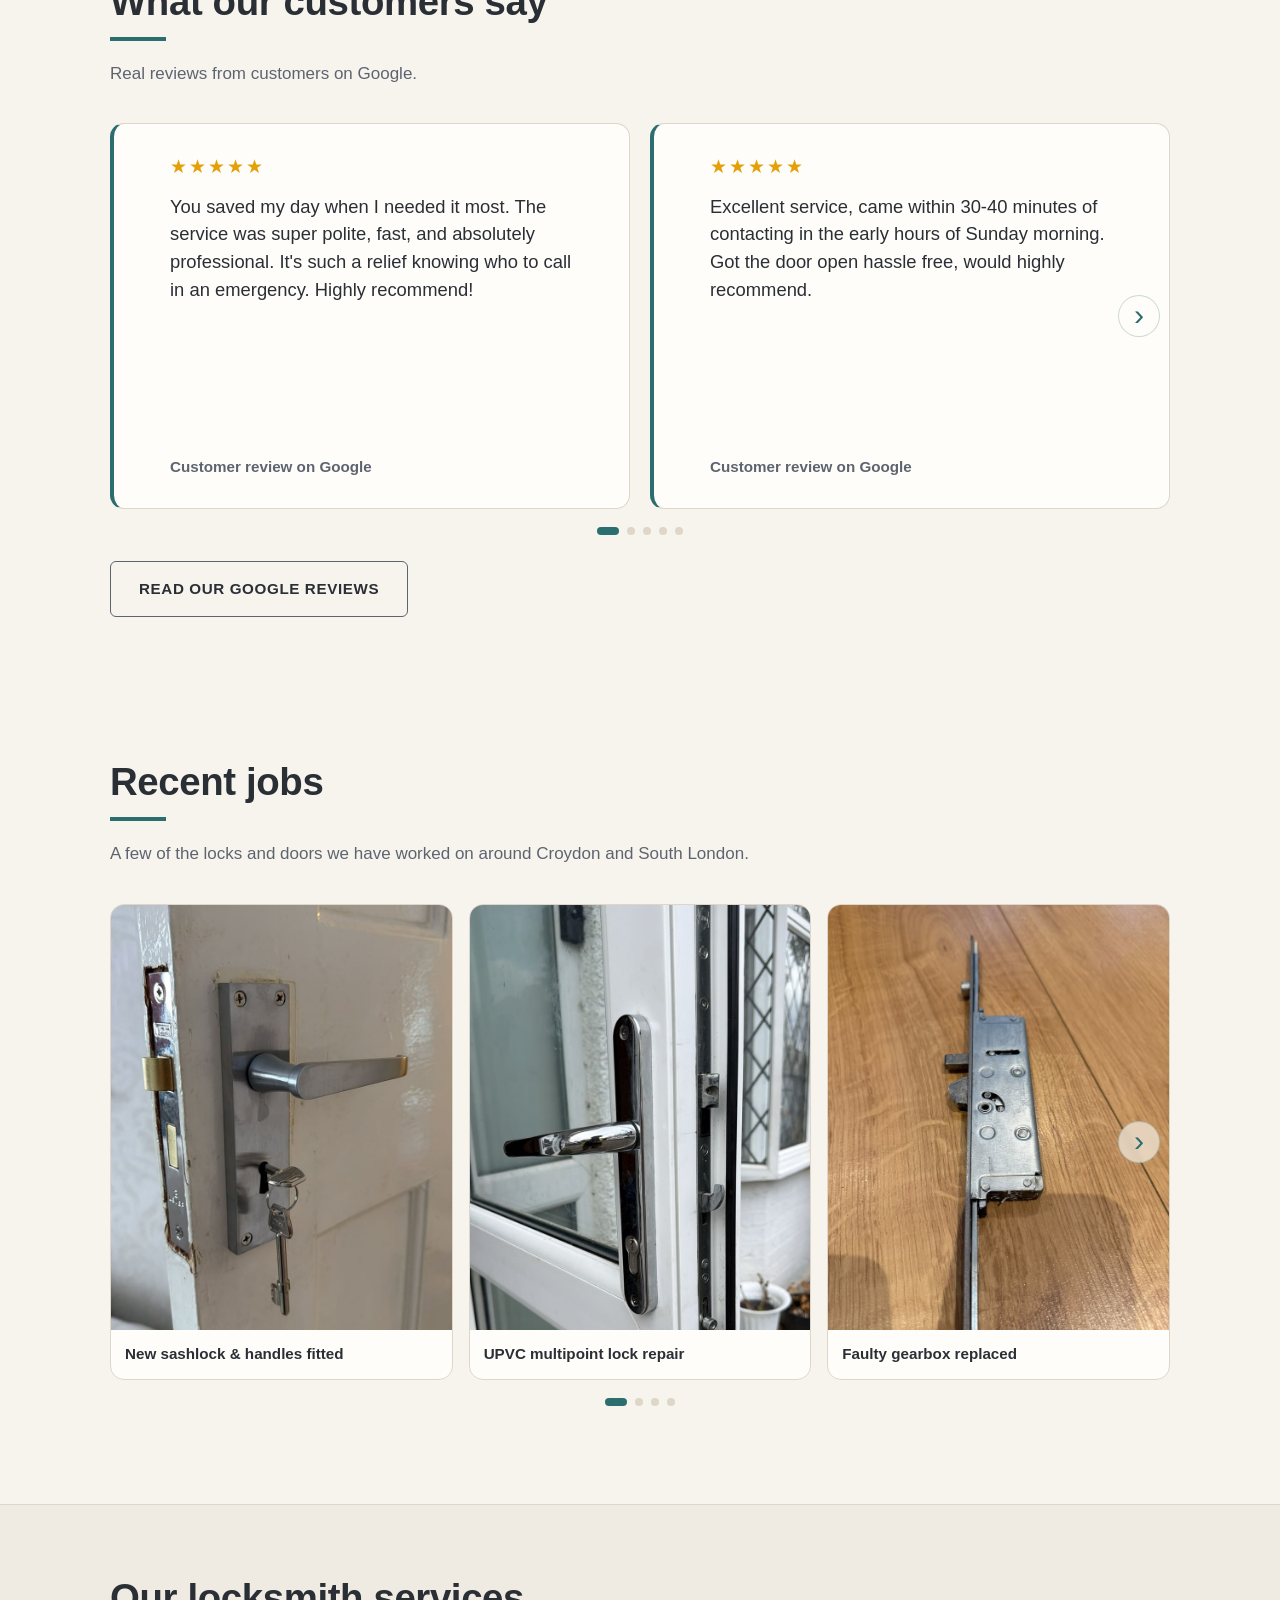
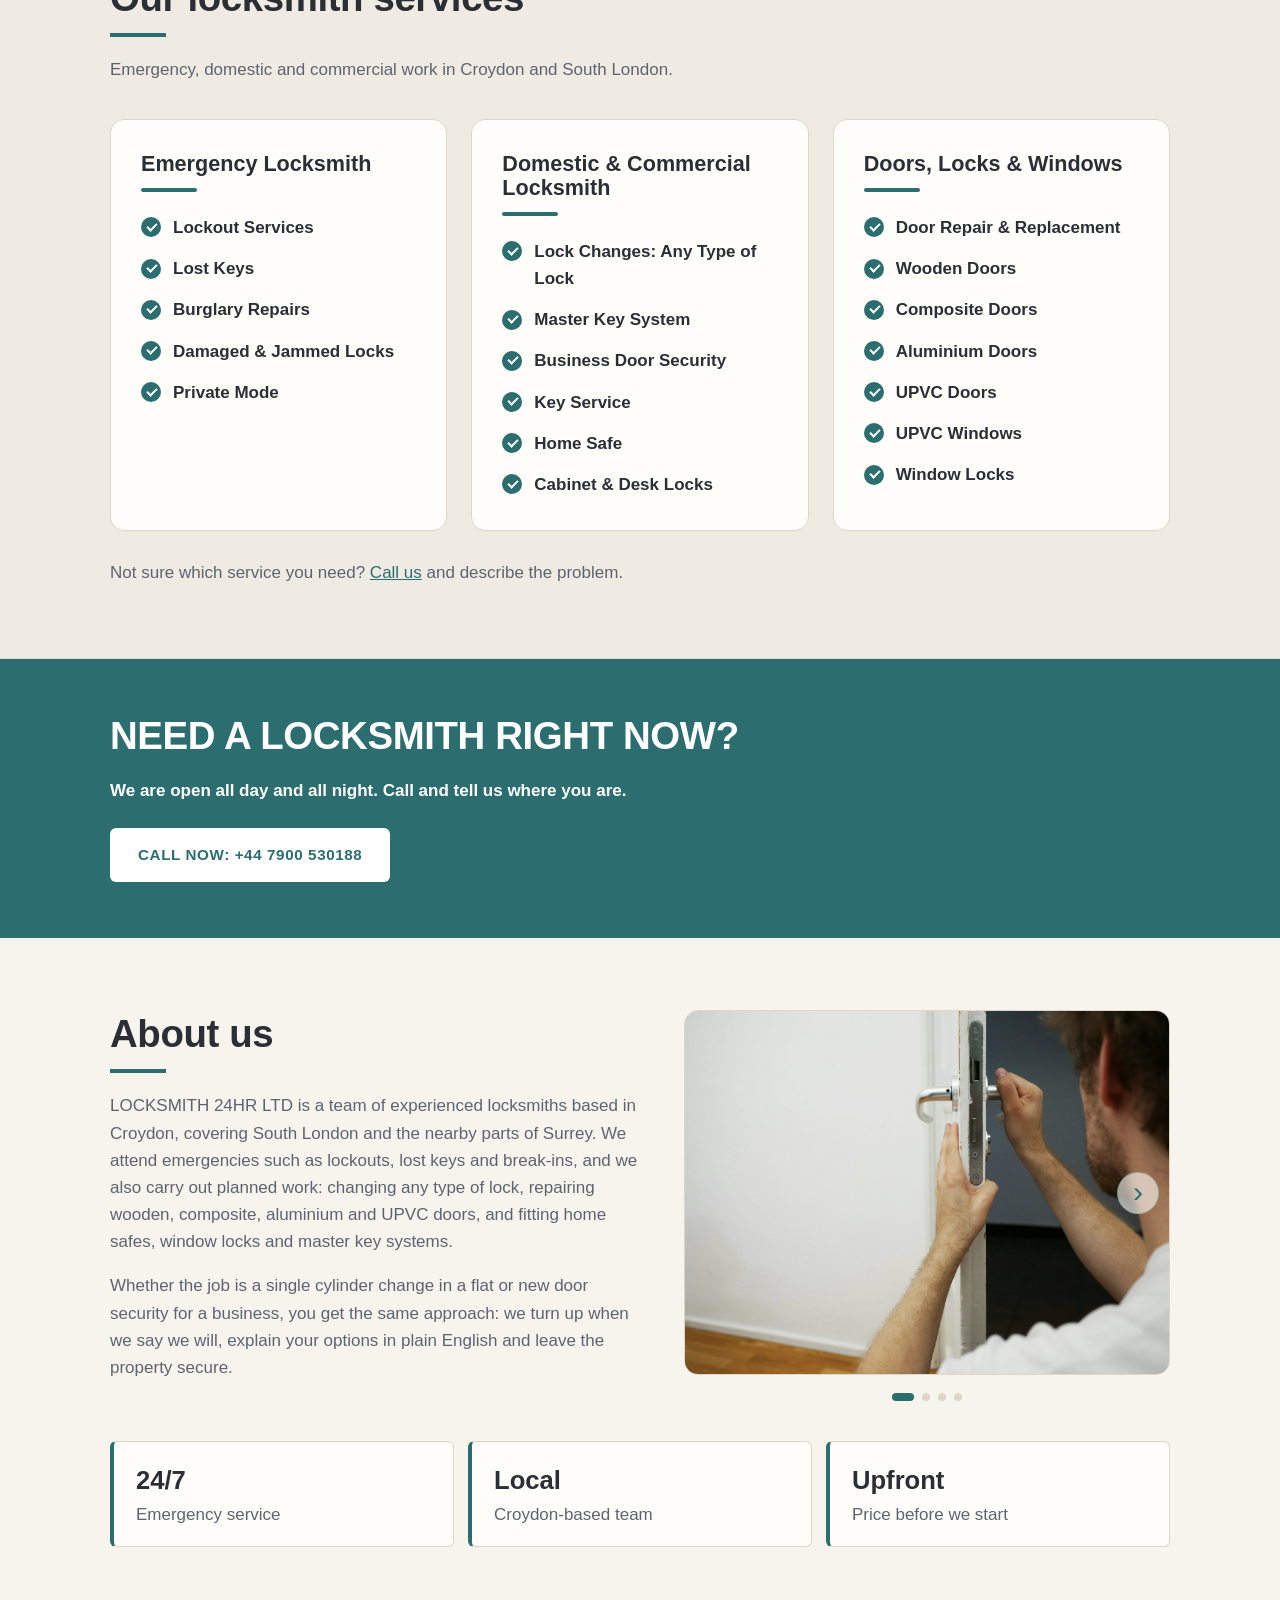
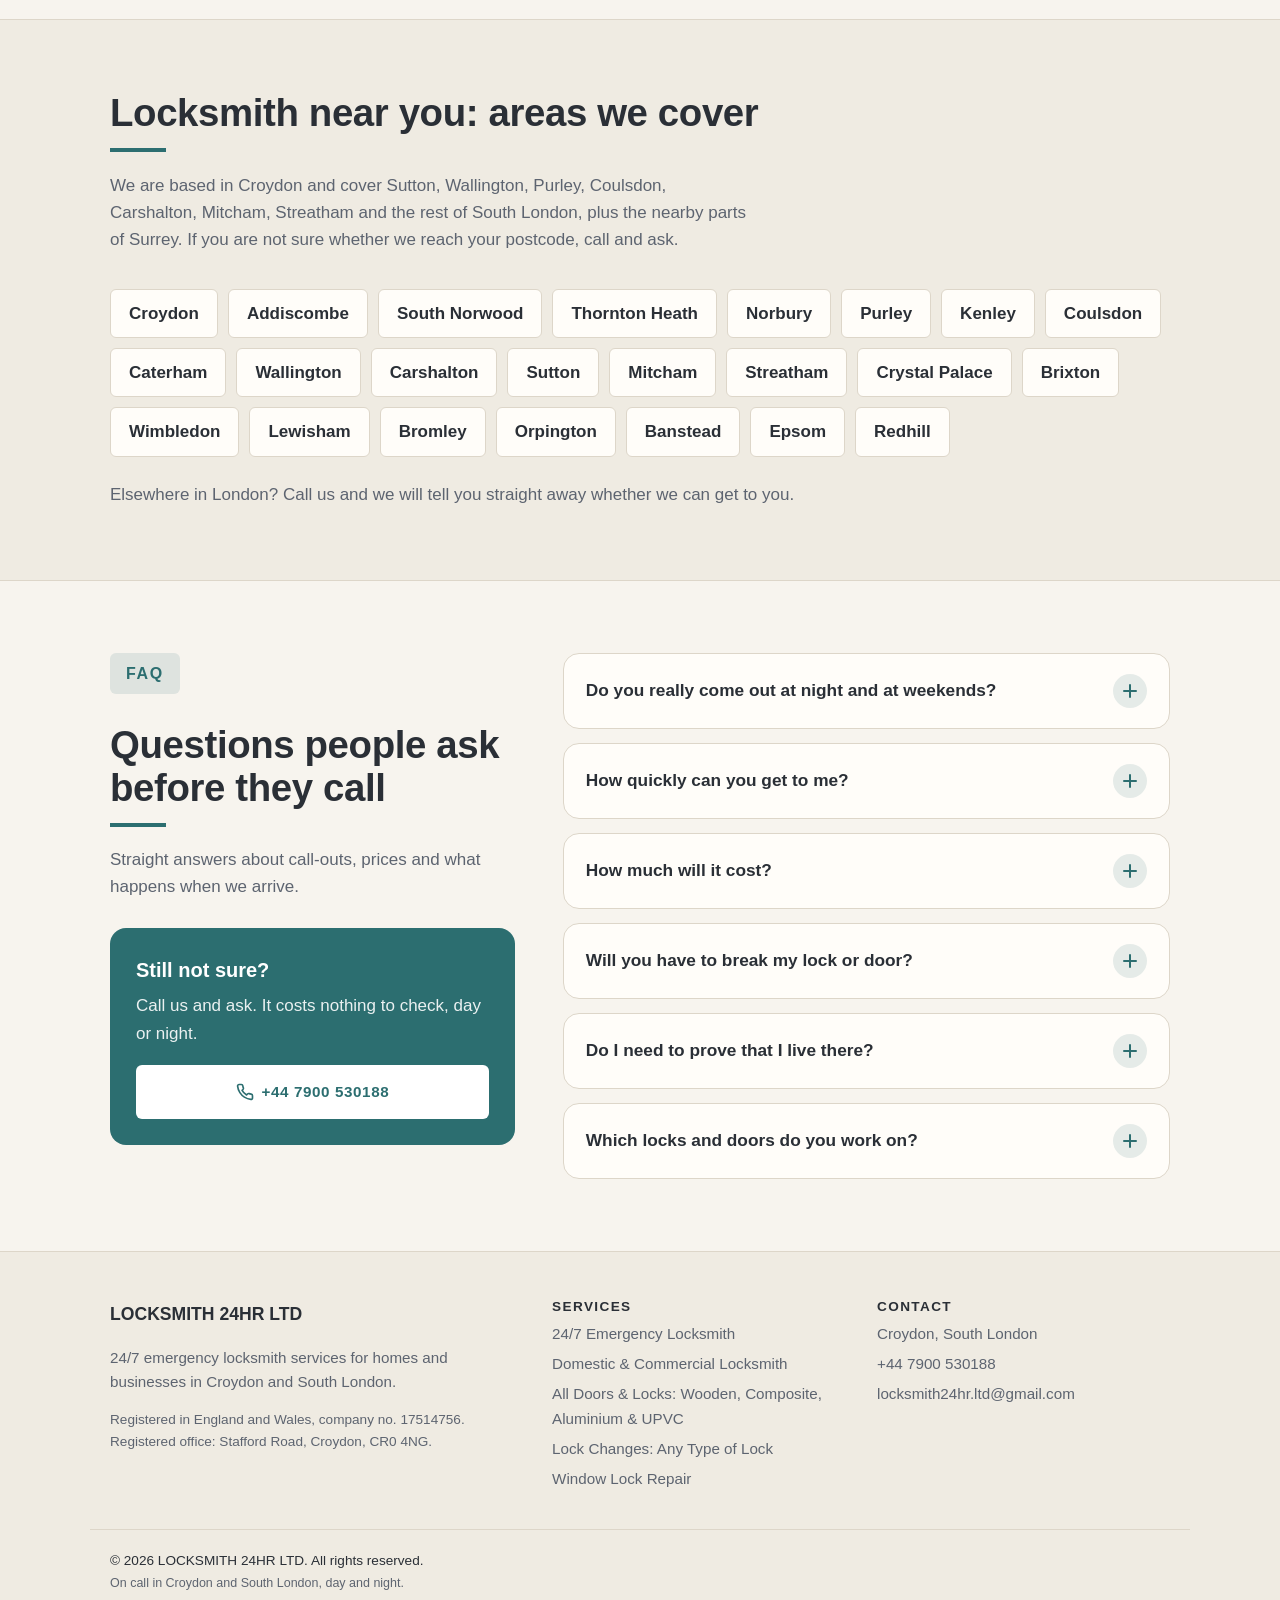
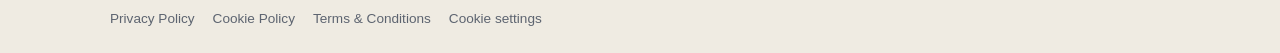
==== commit 8612b388: "Add two more Google reviews to the slider Co-Authored-By: Claude Opus 5.5 <noreply@anthropic.com>" ====
--- a/index.html
+++ b/index.html
@@ -137,6 +137,16 @@
         <figure class="review">
           <p class="rating-stars" aria-label="5 out of 5 stars">★★★★★</p>
           <blockquote>Really happy with the service, everything was done quickly and professionally. Thank you for your help. Would definitely recommend!</blockquote>
+          <figcaption>Customer review on Google</figcaption>
+        </figure>
+        <figure class="review">
+          <p class="rating-stars" aria-label="5 out of 5 stars">★★★★★</p>
+          <blockquote>Absolutely brilliant service from Locksmith 24HR. Very professional, friendly and reliable from start to finish. They responded quickly, got the job done efficiently and made the whole process stress-free. Really appreciate the help and would definitely recommend them to anyone looking for a trustworthy locksmith. Thank you again for your excellent service!</blockquote>
+          <figcaption>Customer review on Google</figcaption>
+        </figure>
+        <figure class="review">
+          <p class="rating-stars" aria-label="5 out of 5 stars">★★★★★</p>
+          <blockquote>Excellent job, quick and professional!</blockquote>
           <figcaption>Customer review on Google</figcaption>
         </figure>
         </div>
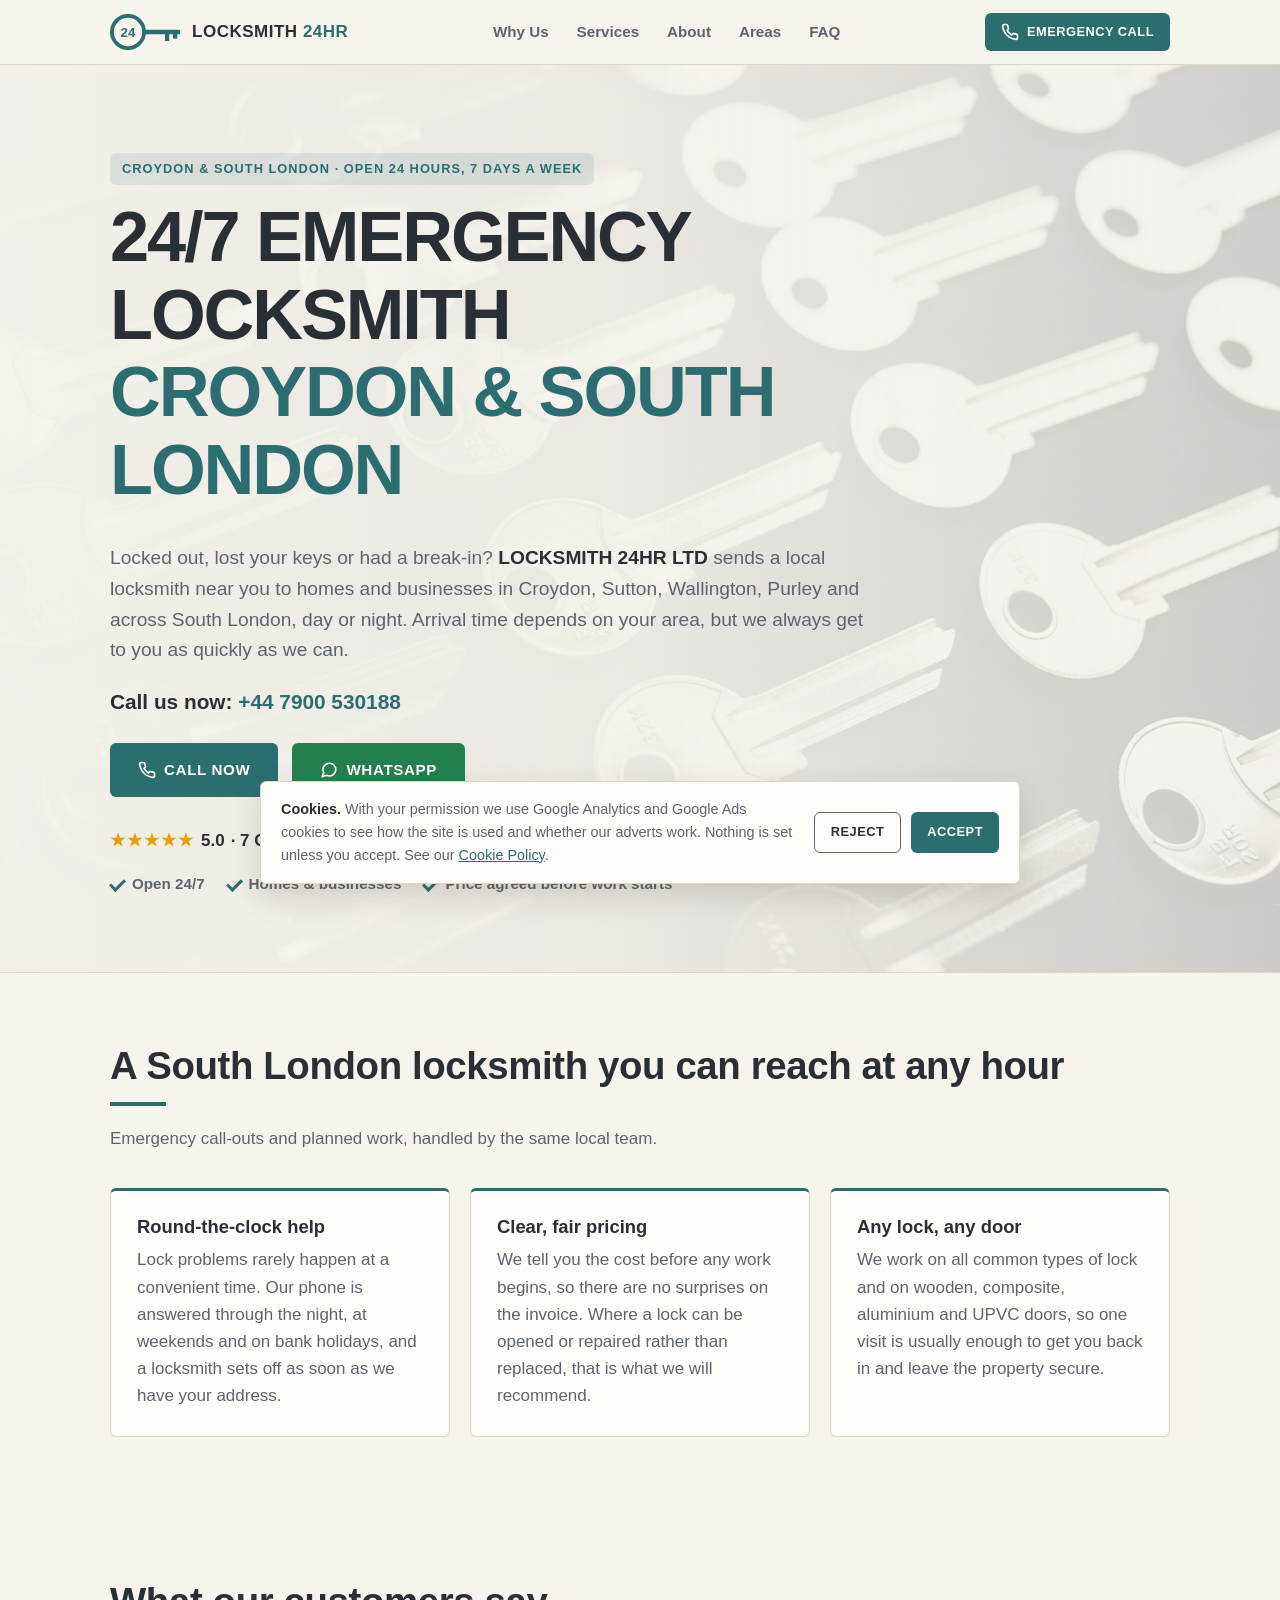
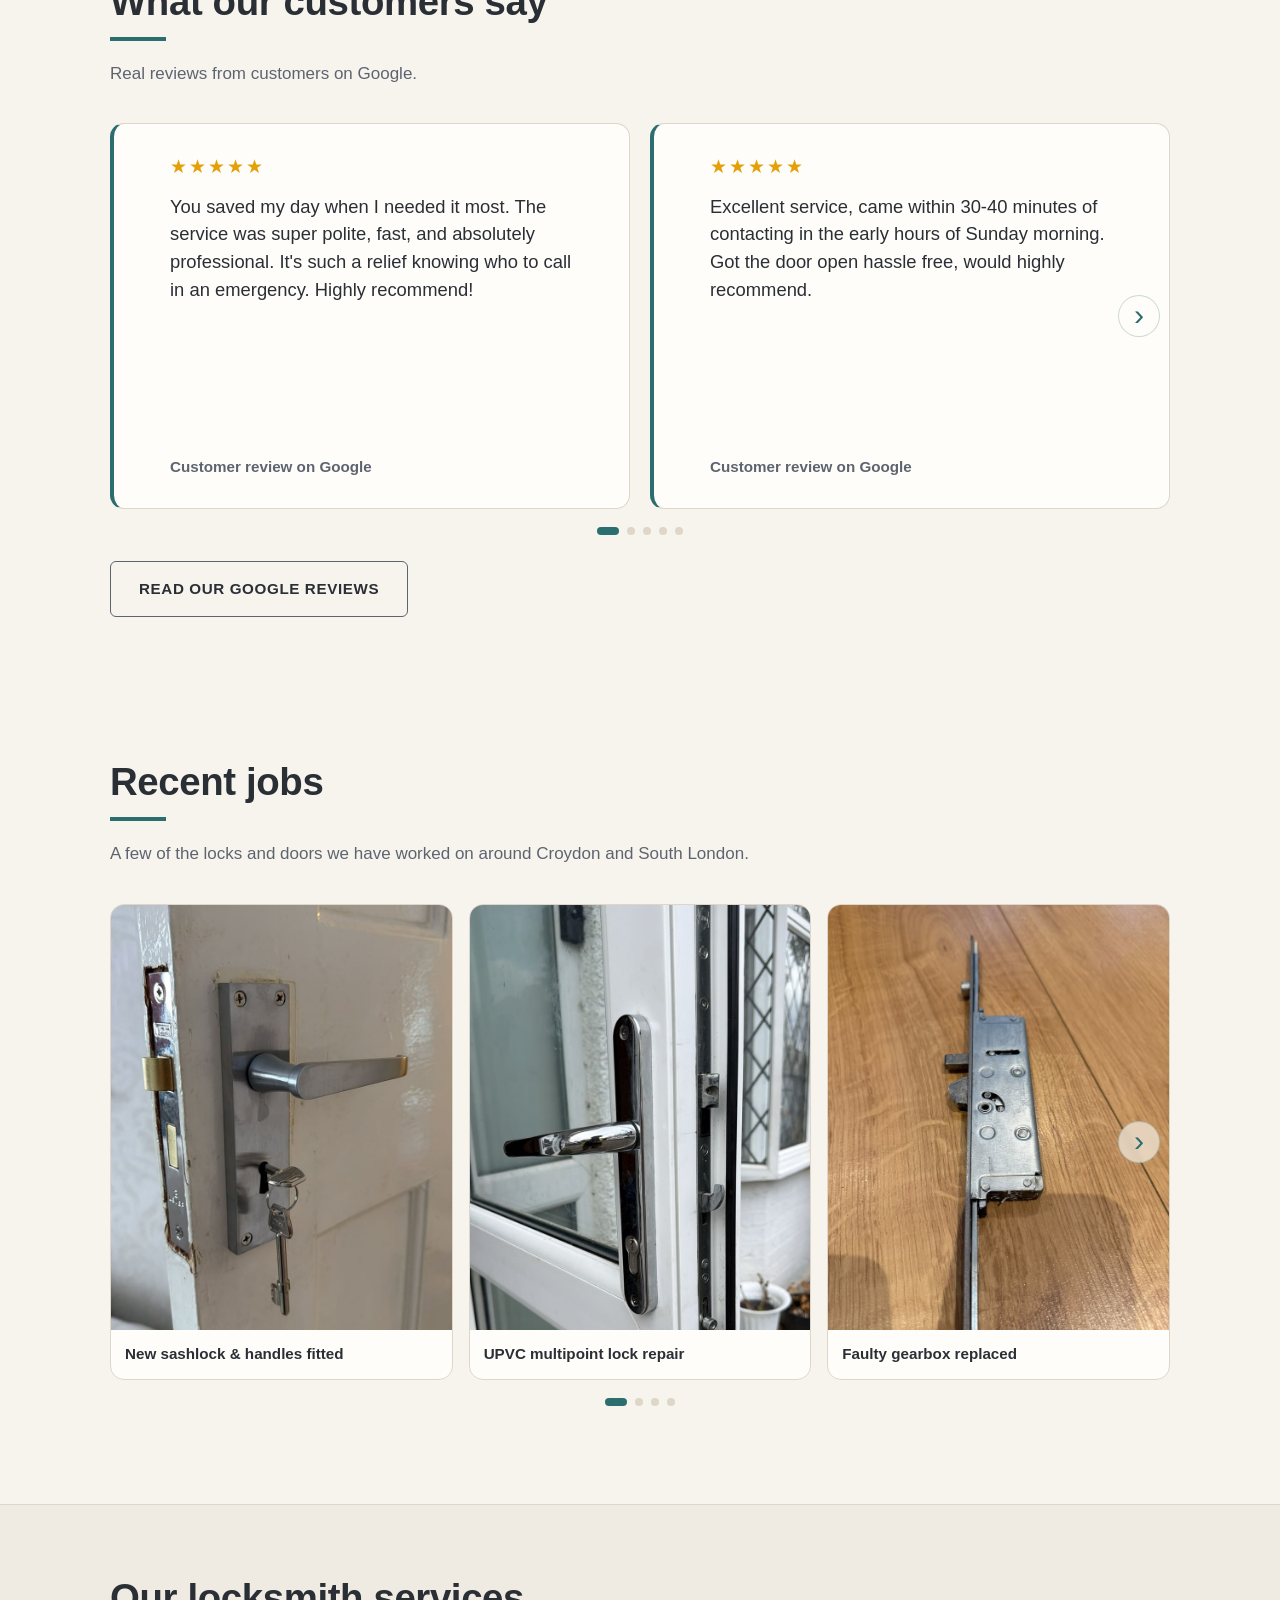
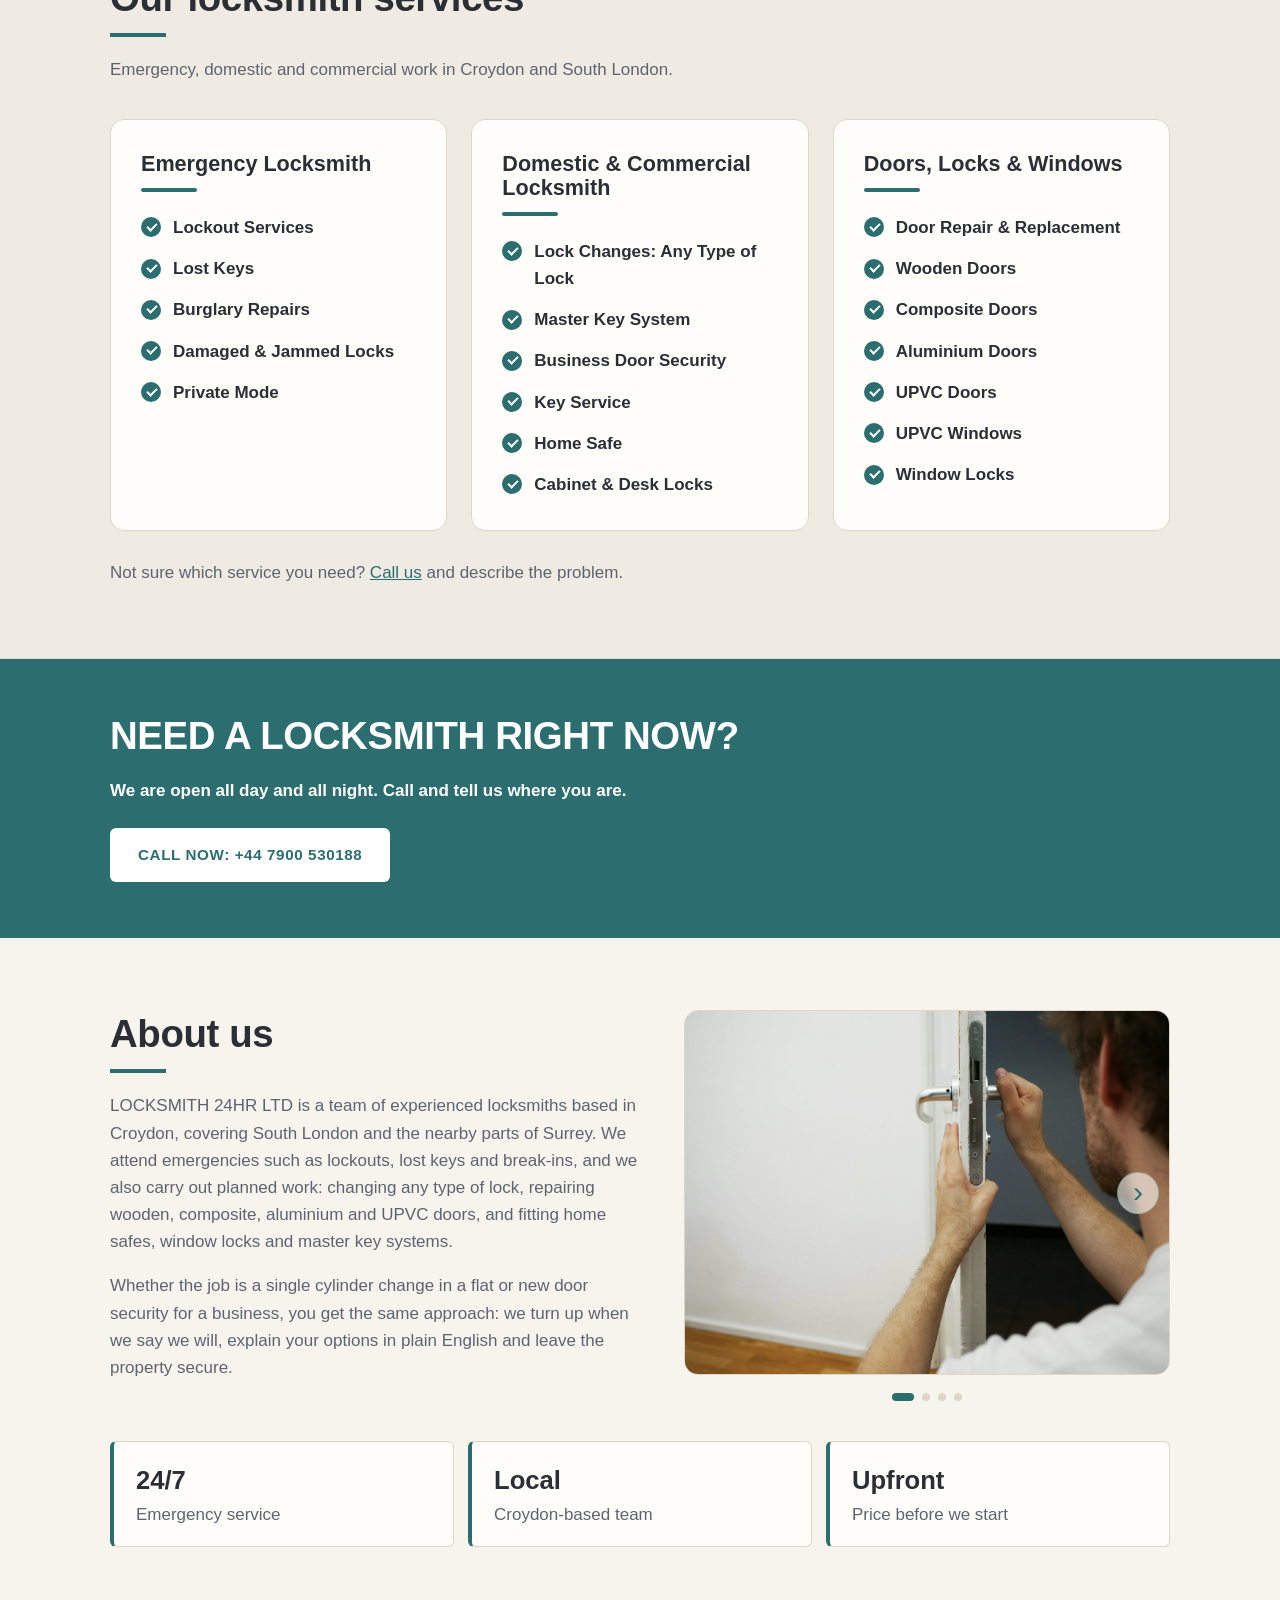
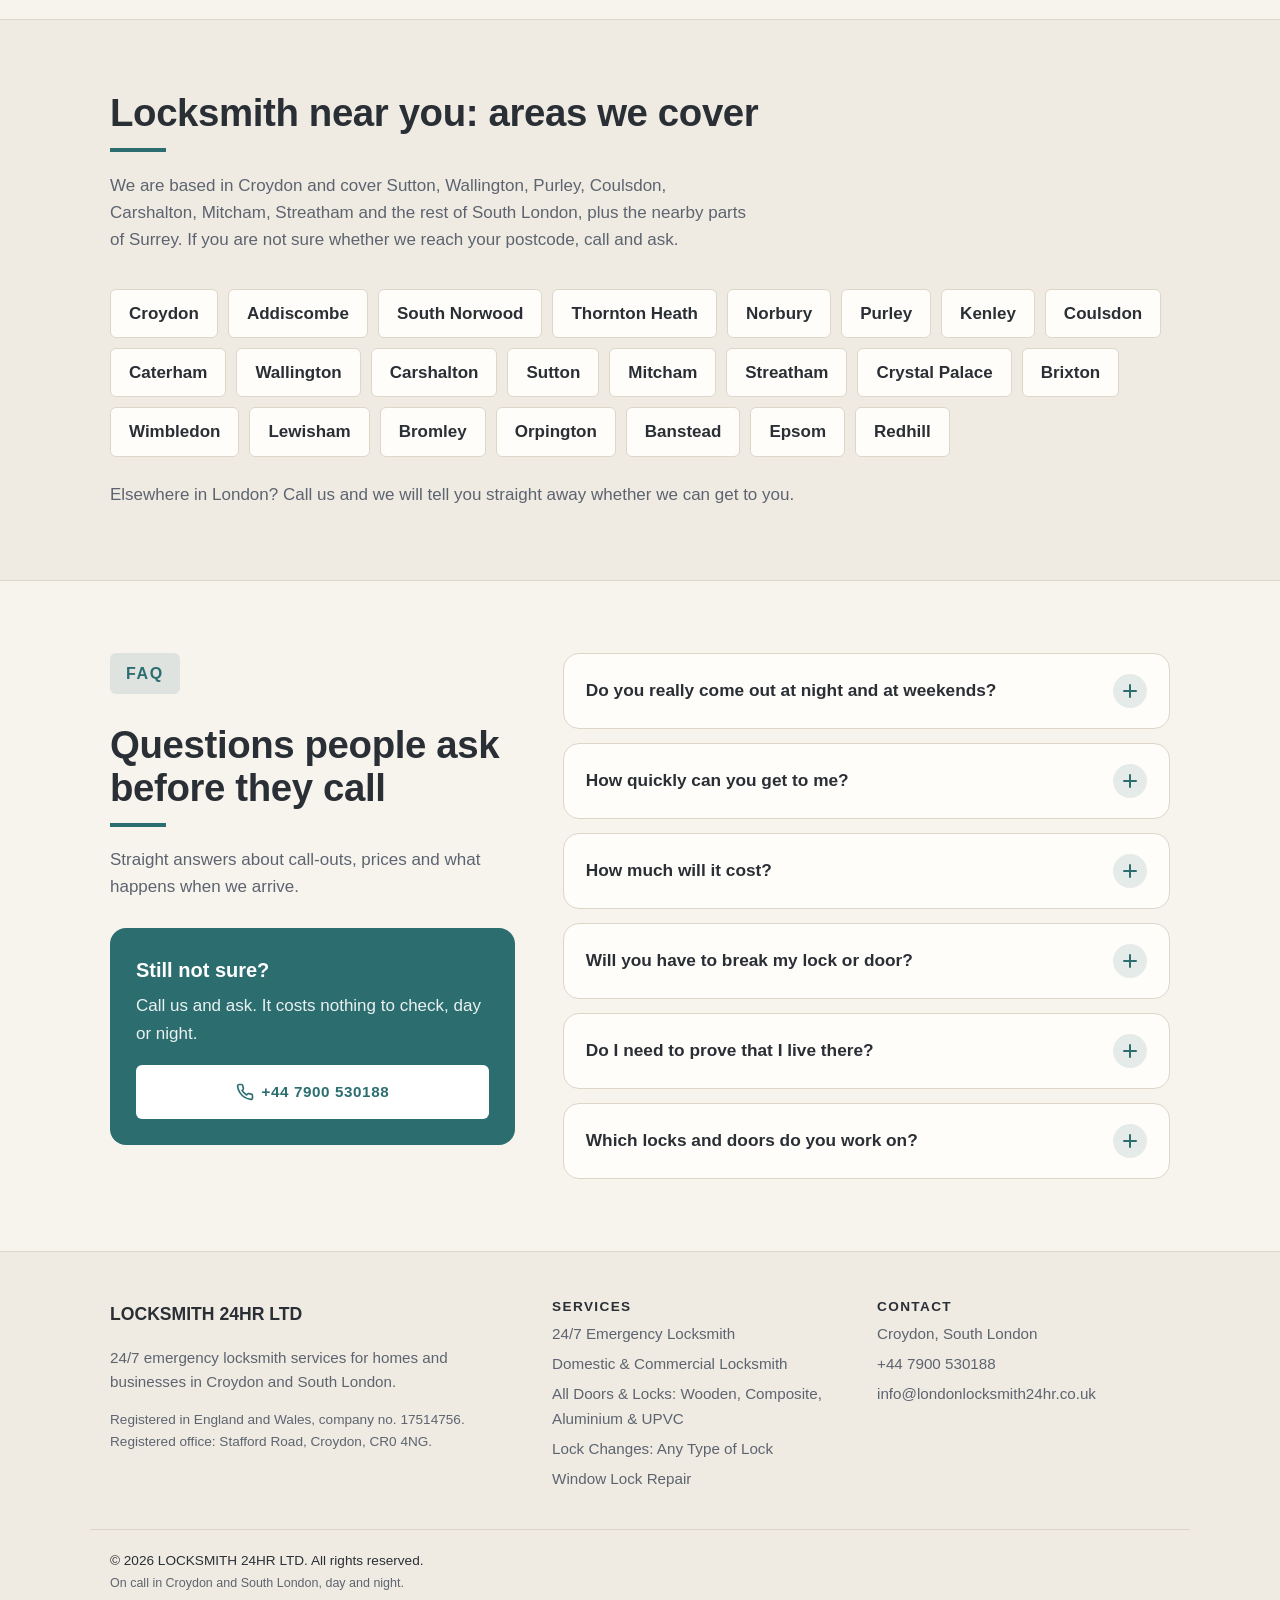
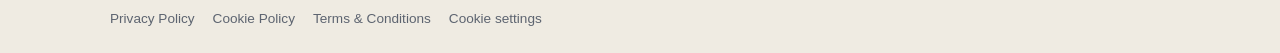
==== commit 0a5e3b1a: "Use info@londonlocksmith24hr.co.uk as the contact email Co-Authored-By: Claude Opus 5.5 <noreply@ant" ====
--- a/index.html
+++ b/index.html
@@ -27,7 +27,7 @@
     "name": "LOCKSMITH 24HR LTD",
     "url": "https://londonlocksmith24hr.co.uk/",
     "telephone": "+447900530188",
-    "email": "locksmith24hr.ltd@gmail.com",
+    "email": "info@londonlocksmith24hr.co.uk",
     "sameAs": ["https://www.google.com/maps/place/?q=place_id:ChIJu1b-jtsNJq0RPYiGe-Fjt7Y"],
     "areaServed": ["Croydon","Addiscombe","South Norwood","Thornton Heath","Norbury","Purley","Kenley","Coulsdon","Caterham","Wallington","Carshalton","Sutton","Mitcham","Streatham","Crystal Palace","Brixton","Wimbledon","Lewisham","Bromley","Orpington","Banstead","Epsom","Redhill"],
     "address": { "@type": "PostalAddress", "addressLocality": "Croydon", "addressRegion": "London", "addressCountry": "GB" },
@@ -147,7 +147,7 @@
         <figure class="review">
           <p class="rating-stars" aria-label="5 out of 5 stars">★★★★★</p>
           <blockquote>Excellent job, quick and professional!</blockquote>
-          <figcaption>Customer review on Google</figcaption>
+          <figcaption>Safe lock installed, opened and repaired · Customer review on Google</figcaption>
         </figure>
         </div>
           <button class="slider-arrow slider-prev" type="button" data-dir="-1" aria-label="Previous review">&lsaquo;</button>
@@ -377,7 +377,7 @@
         <ul>
           <li>Croydon, South London</li>
           <li><a href="tel:+447900530188">+44 7900 530188</a></li>
-          <li><a href="mailto:locksmith24hr.ltd@gmail.com">locksmith24hr.ltd@gmail.com</a></li>
+          <li><a href="mailto:info@londonlocksmith24hr.co.uk">info@londonlocksmith24hr.co.uk</a></li>
         </ul>
       </div>
     </div>
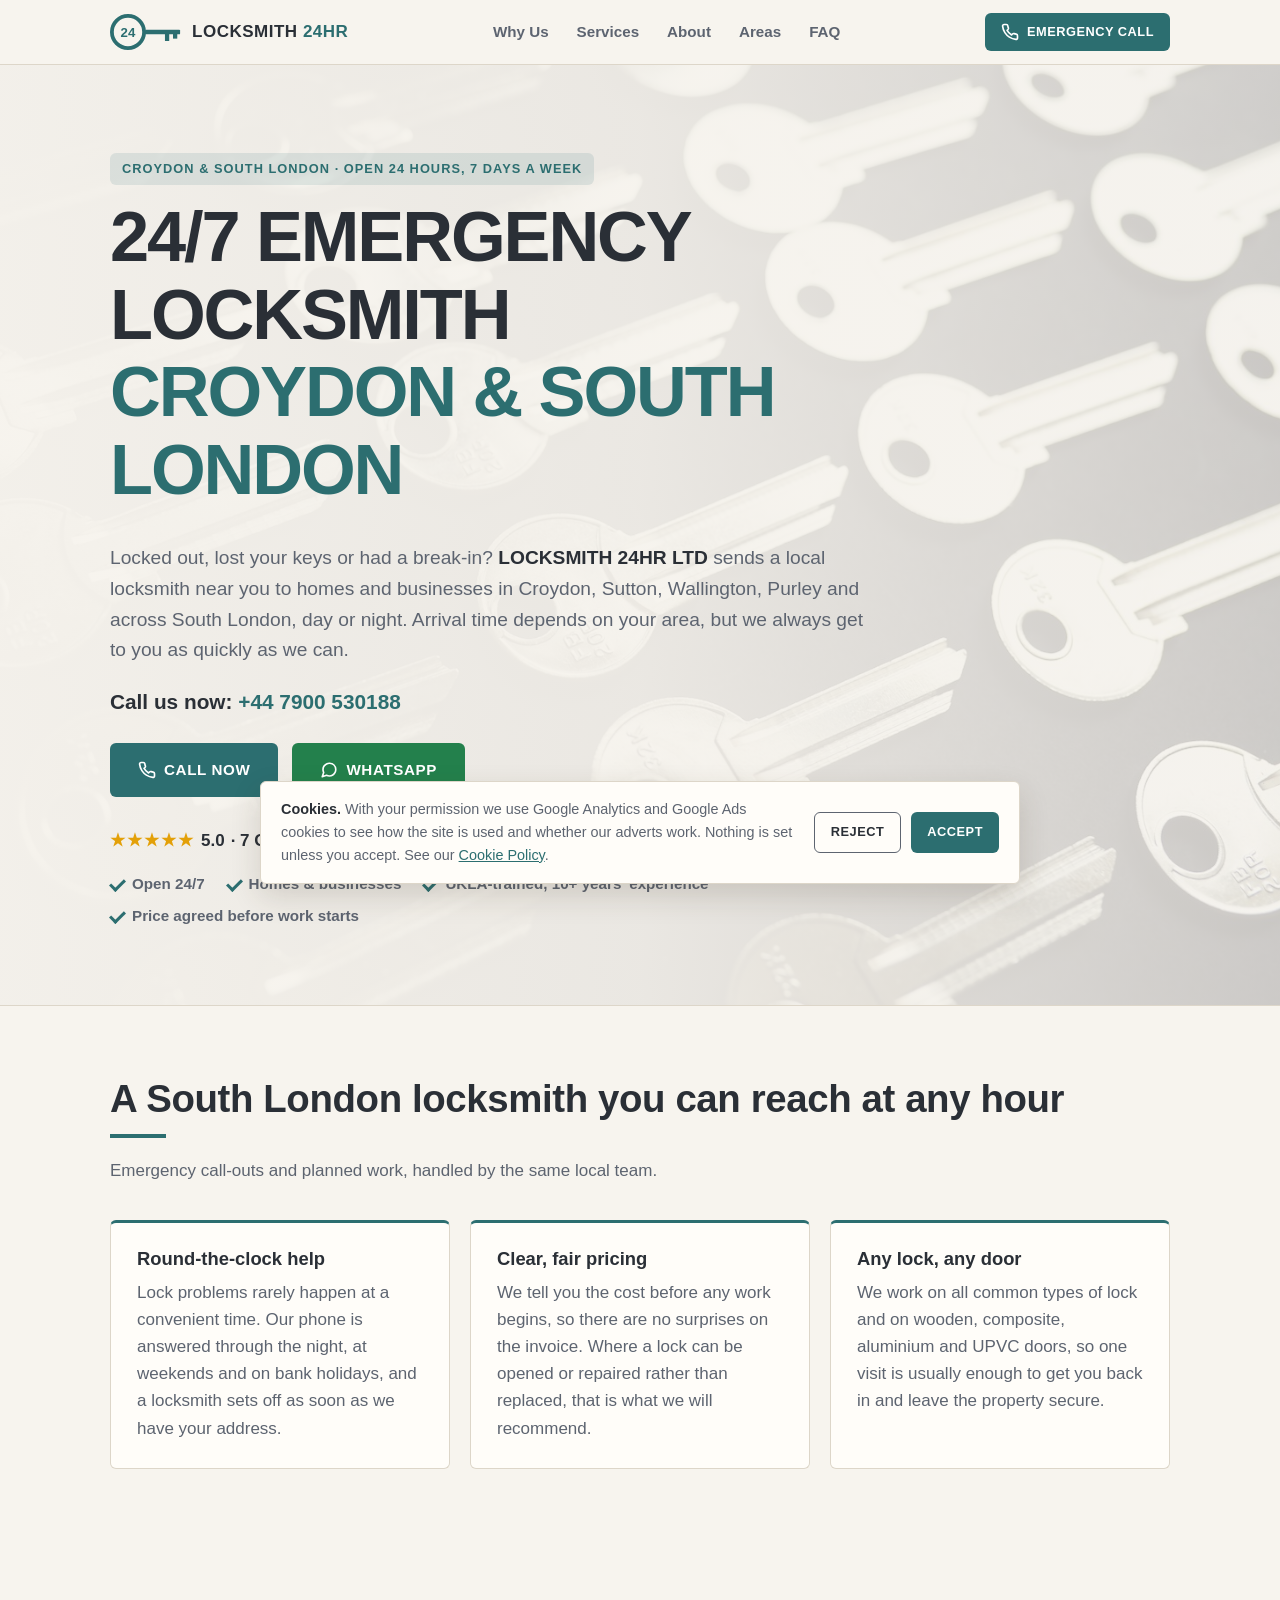
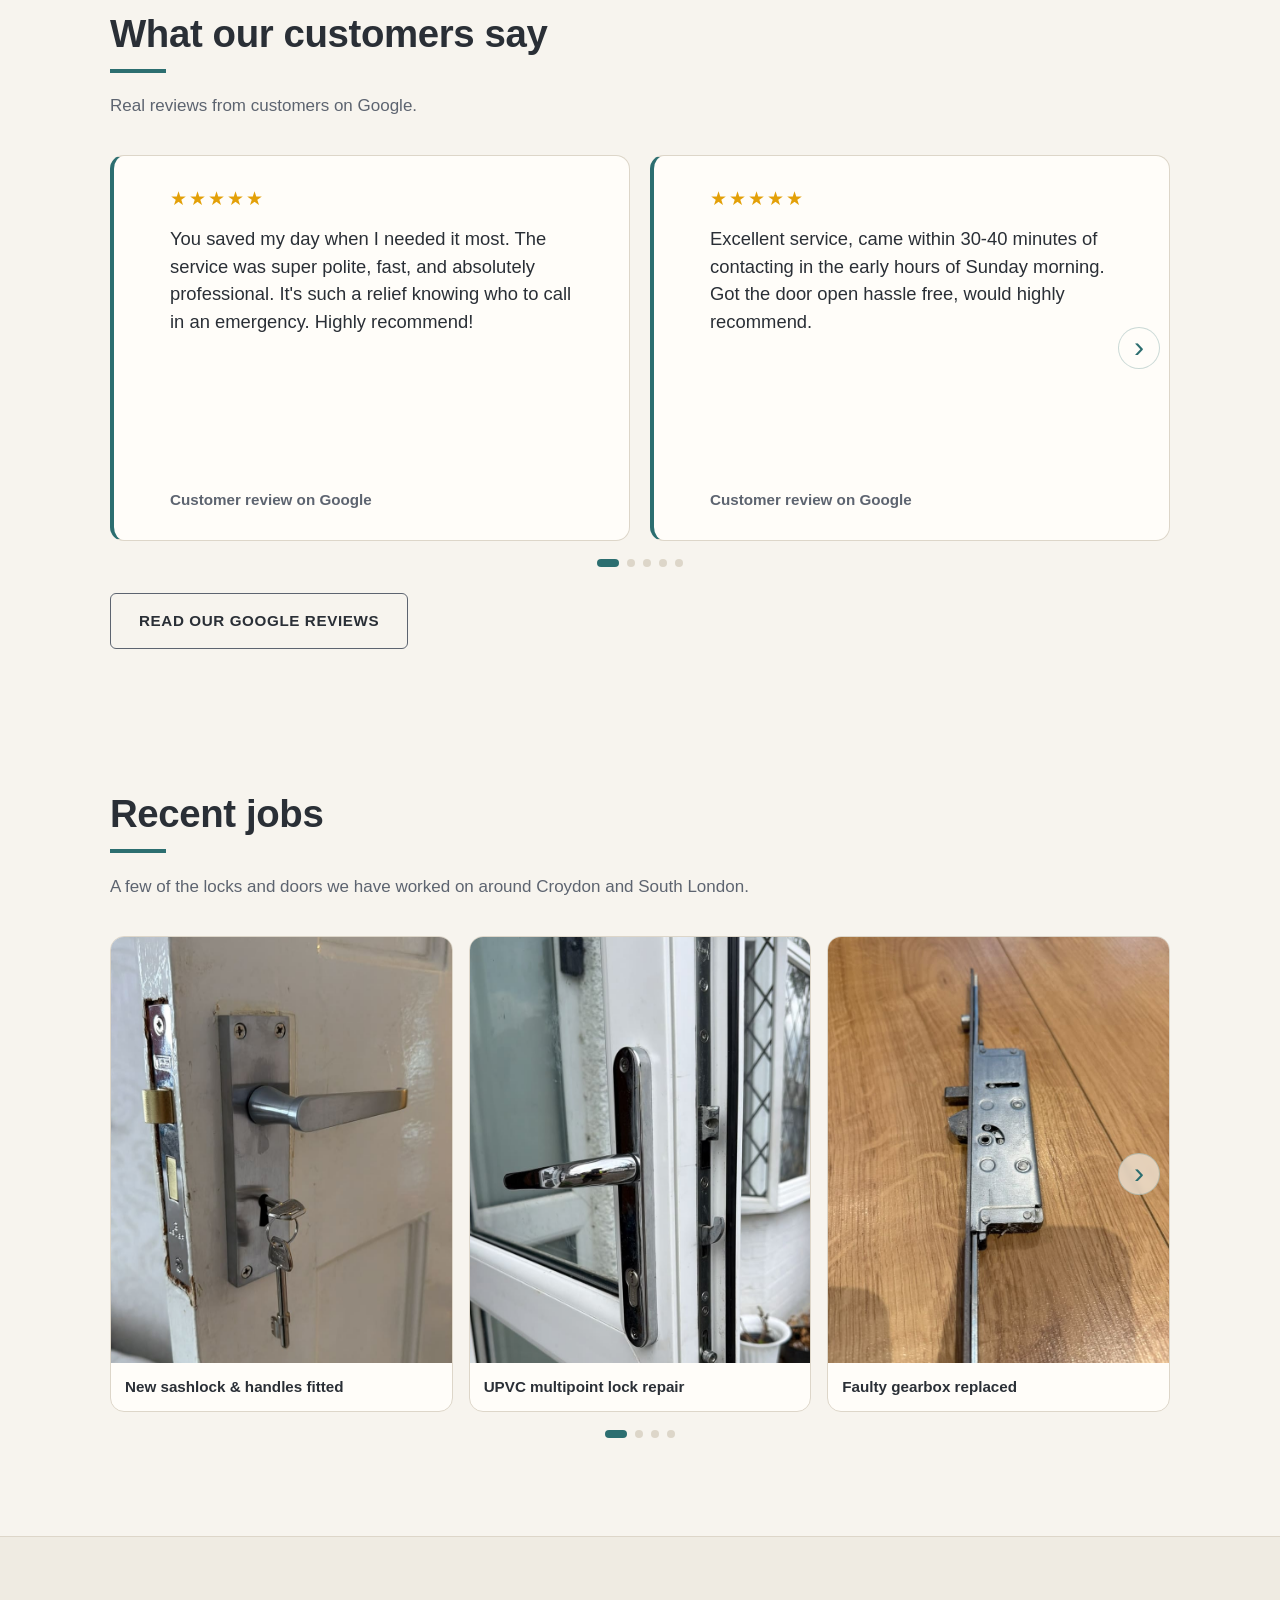
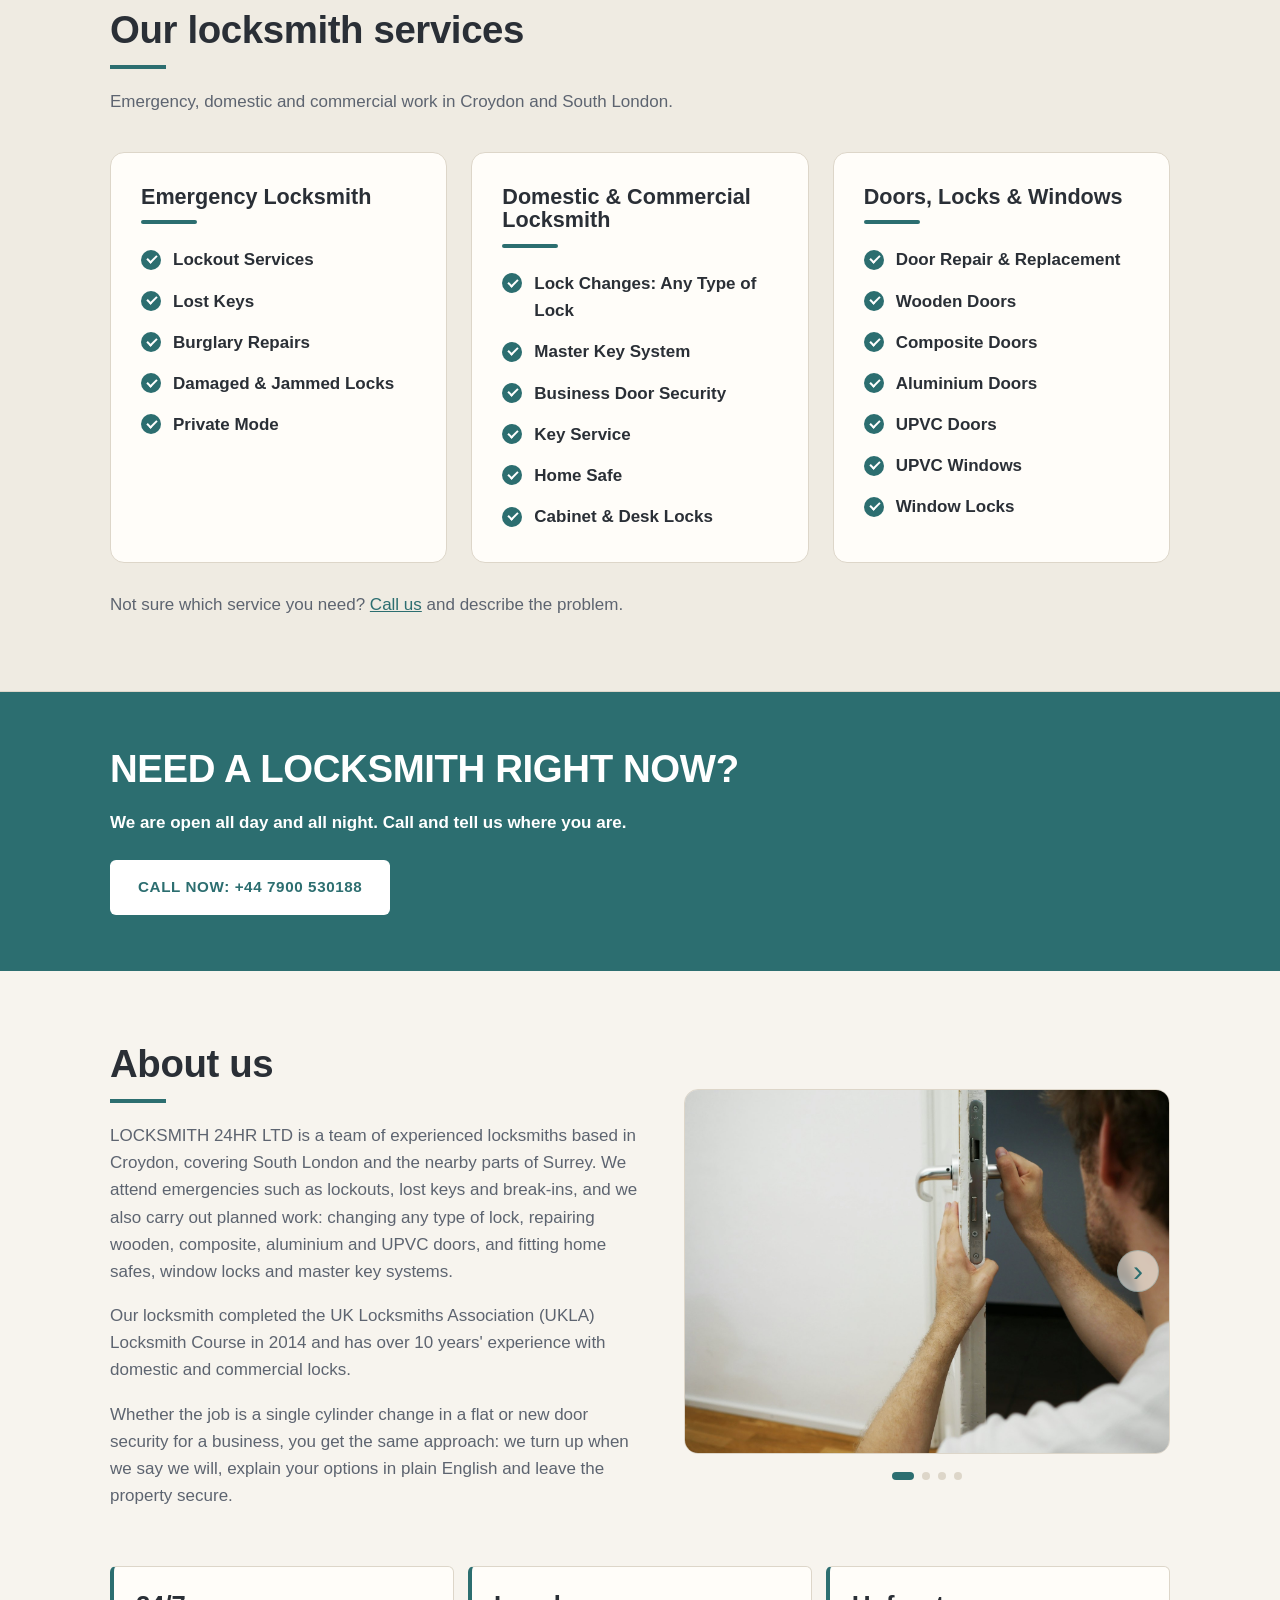
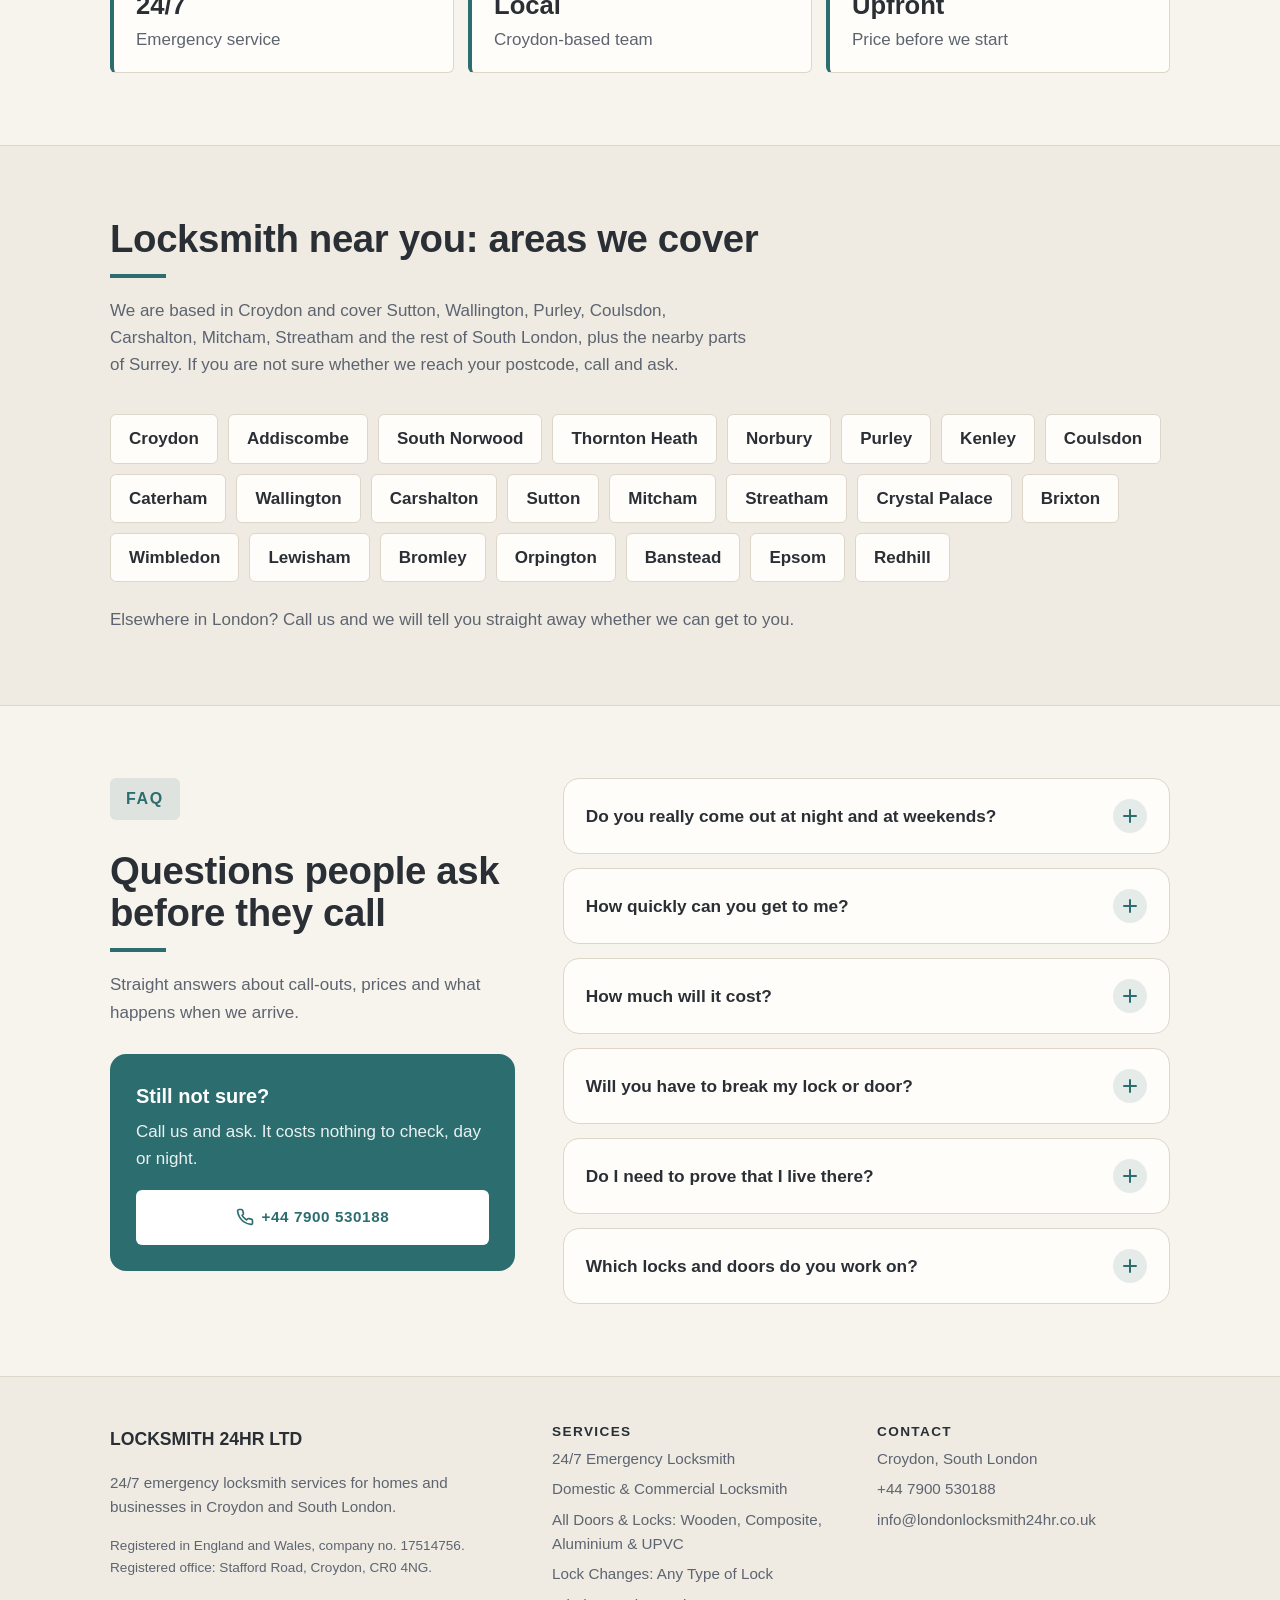
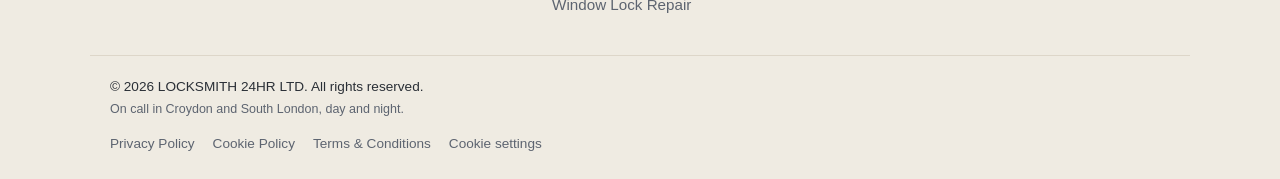
==== commit 8444c964: "Add UKLA training and 10+ years' experience to hero badges and About Co-Authored-By: Claude Opus 5.5" ====
--- a/index.html
+++ b/index.html
@@ -87,6 +87,7 @@
         <ul class="badges">
           <li>Open 24/7</li>
           <li>Homes &amp; businesses</li>
+          <li>UKLA-trained, 10+ years' experience</li>
           <li>Price agreed before work starts</li>
         </ul>
       </div>
@@ -256,6 +257,7 @@
         <div>
           <h2>About us</h2>
           <p>LOCKSMITH 24HR LTD is a team of experienced locksmiths based in Croydon, covering South London and the nearby parts of Surrey. We attend emergencies such as lockouts, lost keys and break-ins, and we also carry out planned work: changing any type of lock, repairing wooden, composite, aluminium and UPVC doors, and fitting home safes, window locks and master key systems.</p>
+          <p>Our locksmith completed the UK Locksmiths Association (UKLA) Locksmith Course in 2014 and has over 10 years' experience with domestic and commercial locks.</p>
           <p>Whether the job is a single cylinder change in a flat or new door security for a business, you get the same approach: we turn up when we say we will, explain your options in plain English and leave the property secure.</p>
         </div>
         <div class="about-photo">
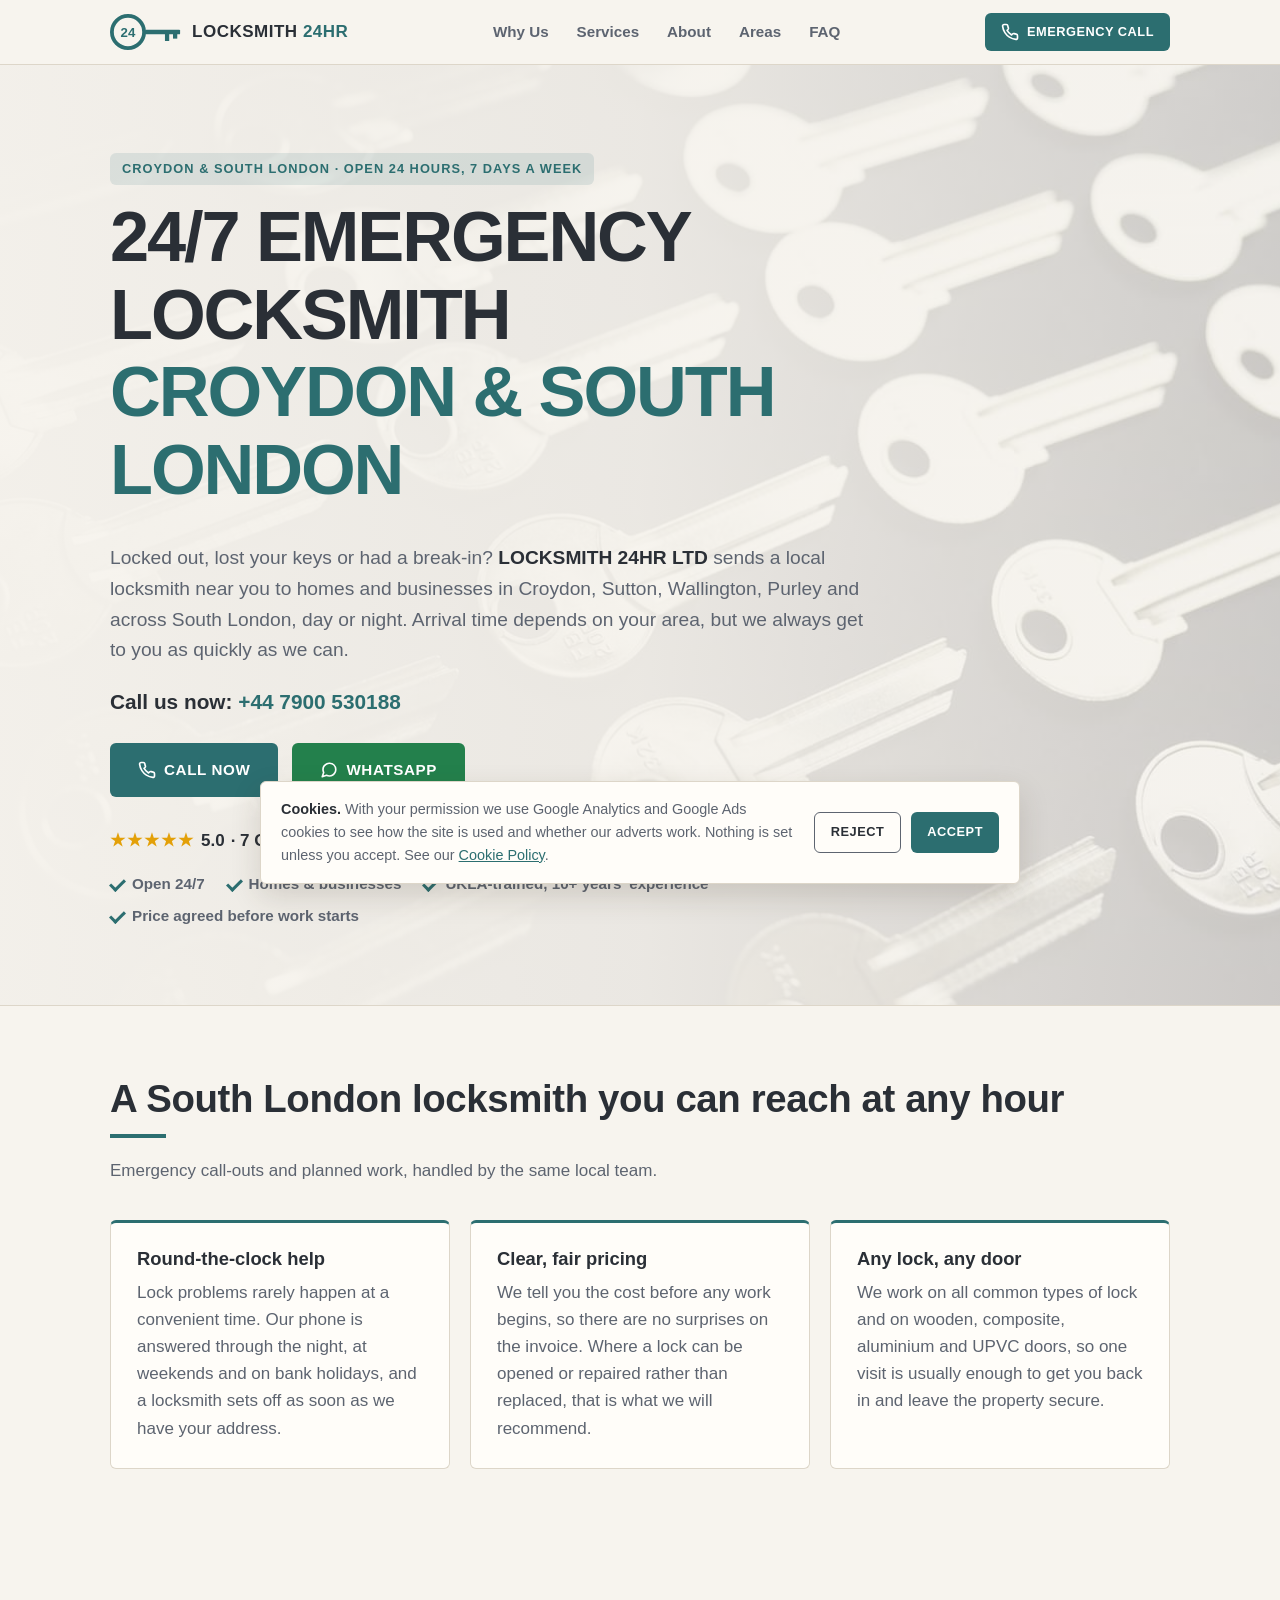
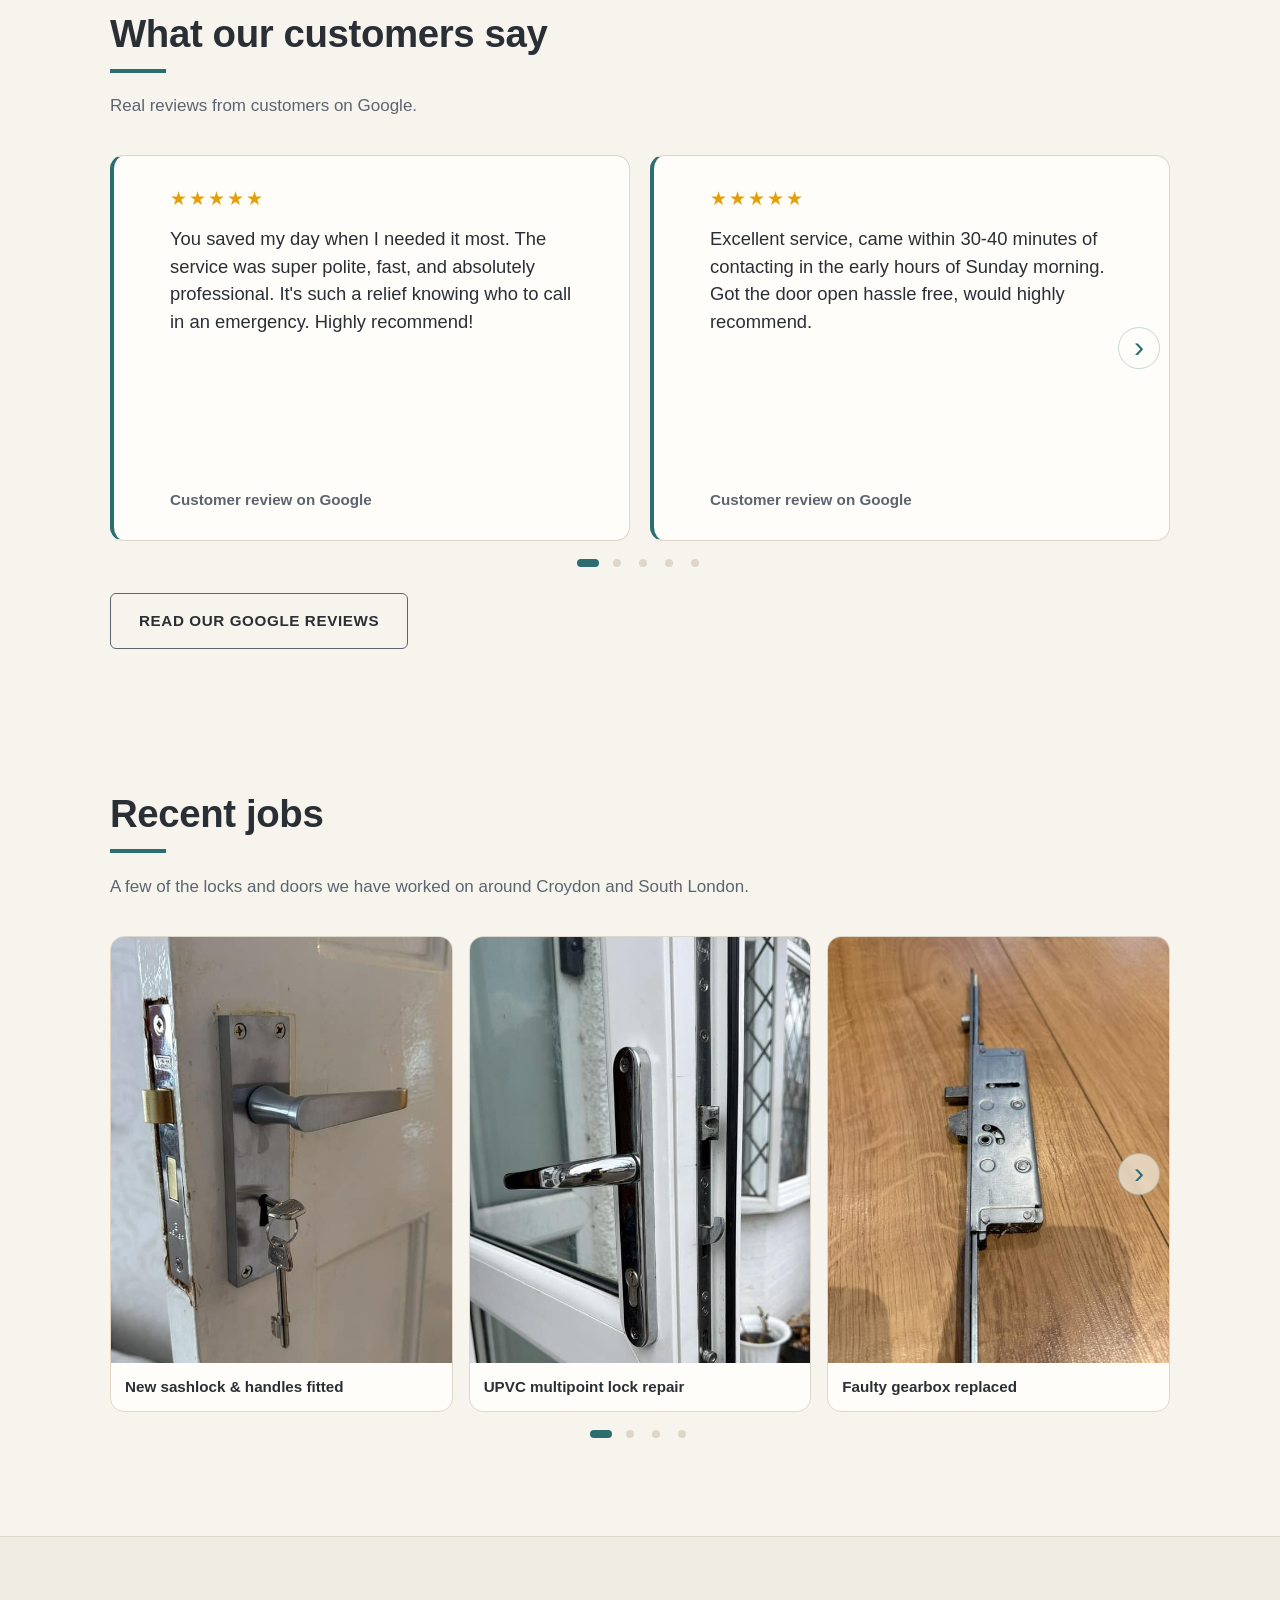
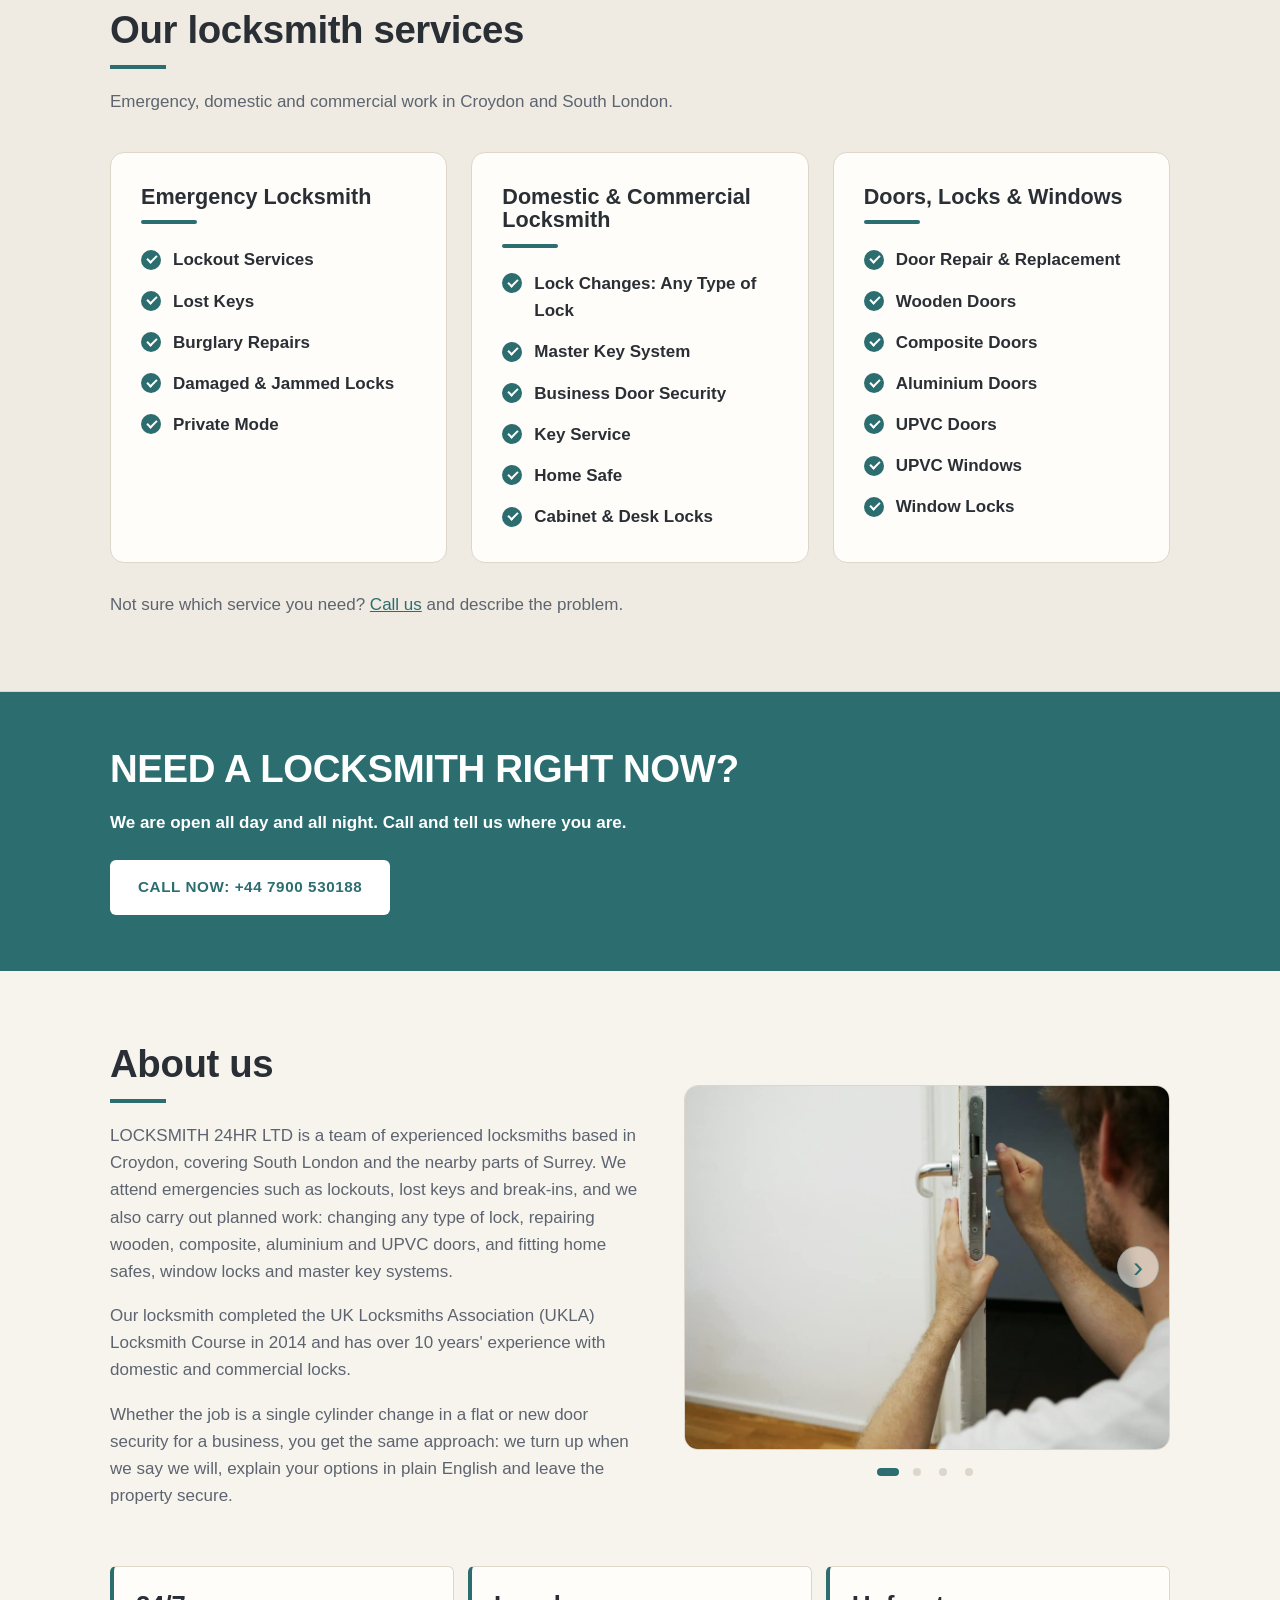
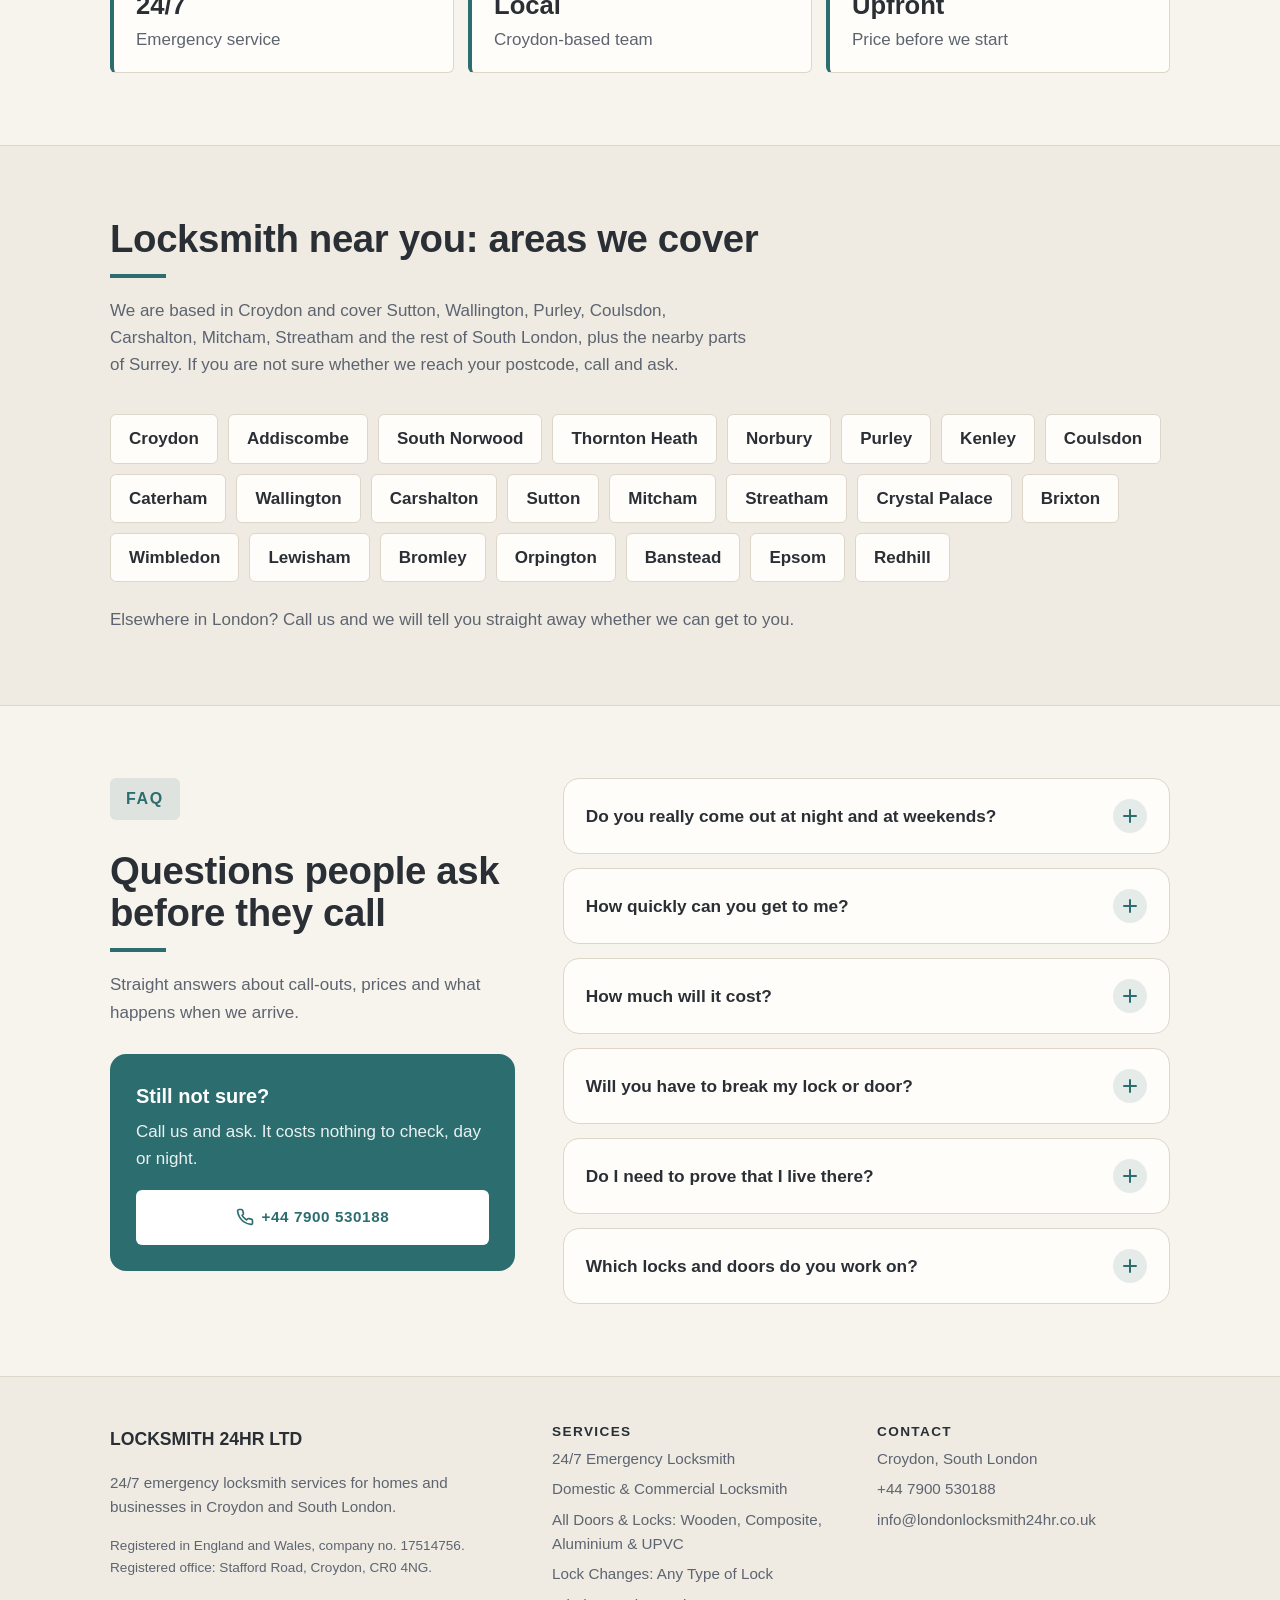
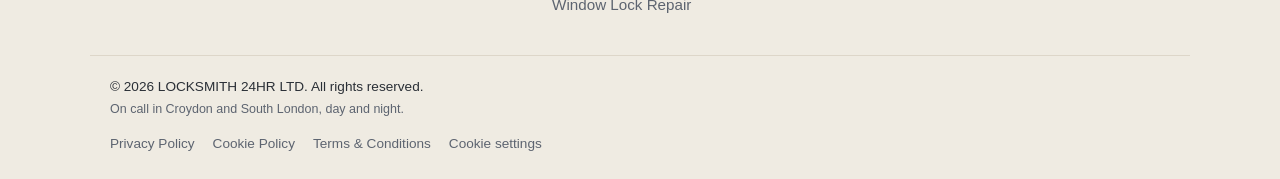
==== commit 65cec0e6: "Compress site images and enlarge slider dot touch targets Images resized to display size and re-enco" ====
--- a/index.html
+++ b/index.html
@@ -18,7 +18,7 @@
   <meta name="theme-color" content="#f7f4ee">
   <link rel="icon" href="favicon.svg" type="image/svg+xml">
   <link rel="apple-touch-icon" href="apple-touch-icon.png">
-  <link rel="stylesheet" href="styles.css?v=18">
+  <link rel="stylesheet" href="styles.css?v=20">
 
   <script type="application/ld+json">
   {
--- a/styles.css
+++ b/styles.css
@@ -230,7 +230,7 @@
       url("images/keys.jpg") center / cover no-repeat,
       var(--bg);
   }
-  .cta-row .btn { flex: 1 1 150px; }
+  .cta-row .btn { flex: 1 1 140px; padding: 15px 14px; white-space: nowrap; }
   body { padding-bottom: 76px; }
   .mobile-bar {
     position: fixed; left: 0; right: 0; bottom: 0; z-index: 30;
@@ -339,12 +339,18 @@
 .slider-prev { left: 10px; }
 .slider-next { right: 10px; }
 .slider-arrow:disabled { opacity: 0; pointer-events: none; }
-.slider-dots { display: flex; justify-content: center; gap: 8px; margin: 18px 0 26px; }
+.slider-dots { display: flex; justify-content: center; gap: 2px; margin: 10px 0 18px; }
 .slider-dot {
-  width: 8px; height: 8px; padding: 0; border: 0; border-radius: 4px;
-  background: var(--line); cursor: pointer; transition: width 0.2s ease, background 0.2s ease;
-}
-.slider-dot.active { width: 22px; background: var(--accent); }
+  position: relative; width: 24px; height: 24px; padding: 0; border: 0;
+  background: transparent; cursor: pointer; transition: width 0.2s ease;
+}
+.slider-dot::before {
+  content: ""; position: absolute; left: 50%; top: 50%; transform: translate(-50%, -50%);
+  width: 8px; height: 8px; border-radius: 4px; background: var(--line);
+  transition: width 0.2s ease, background 0.2s ease;
+}
+.slider-dot.active { width: 30px; }
+.slider-dot.active::before { width: 22px; background: var(--accent); }
 
 @media (max-width: 800px) {
   .reviews { align-items: flex-start; overflow-y: hidden; transition: height 0.3s ease; }
